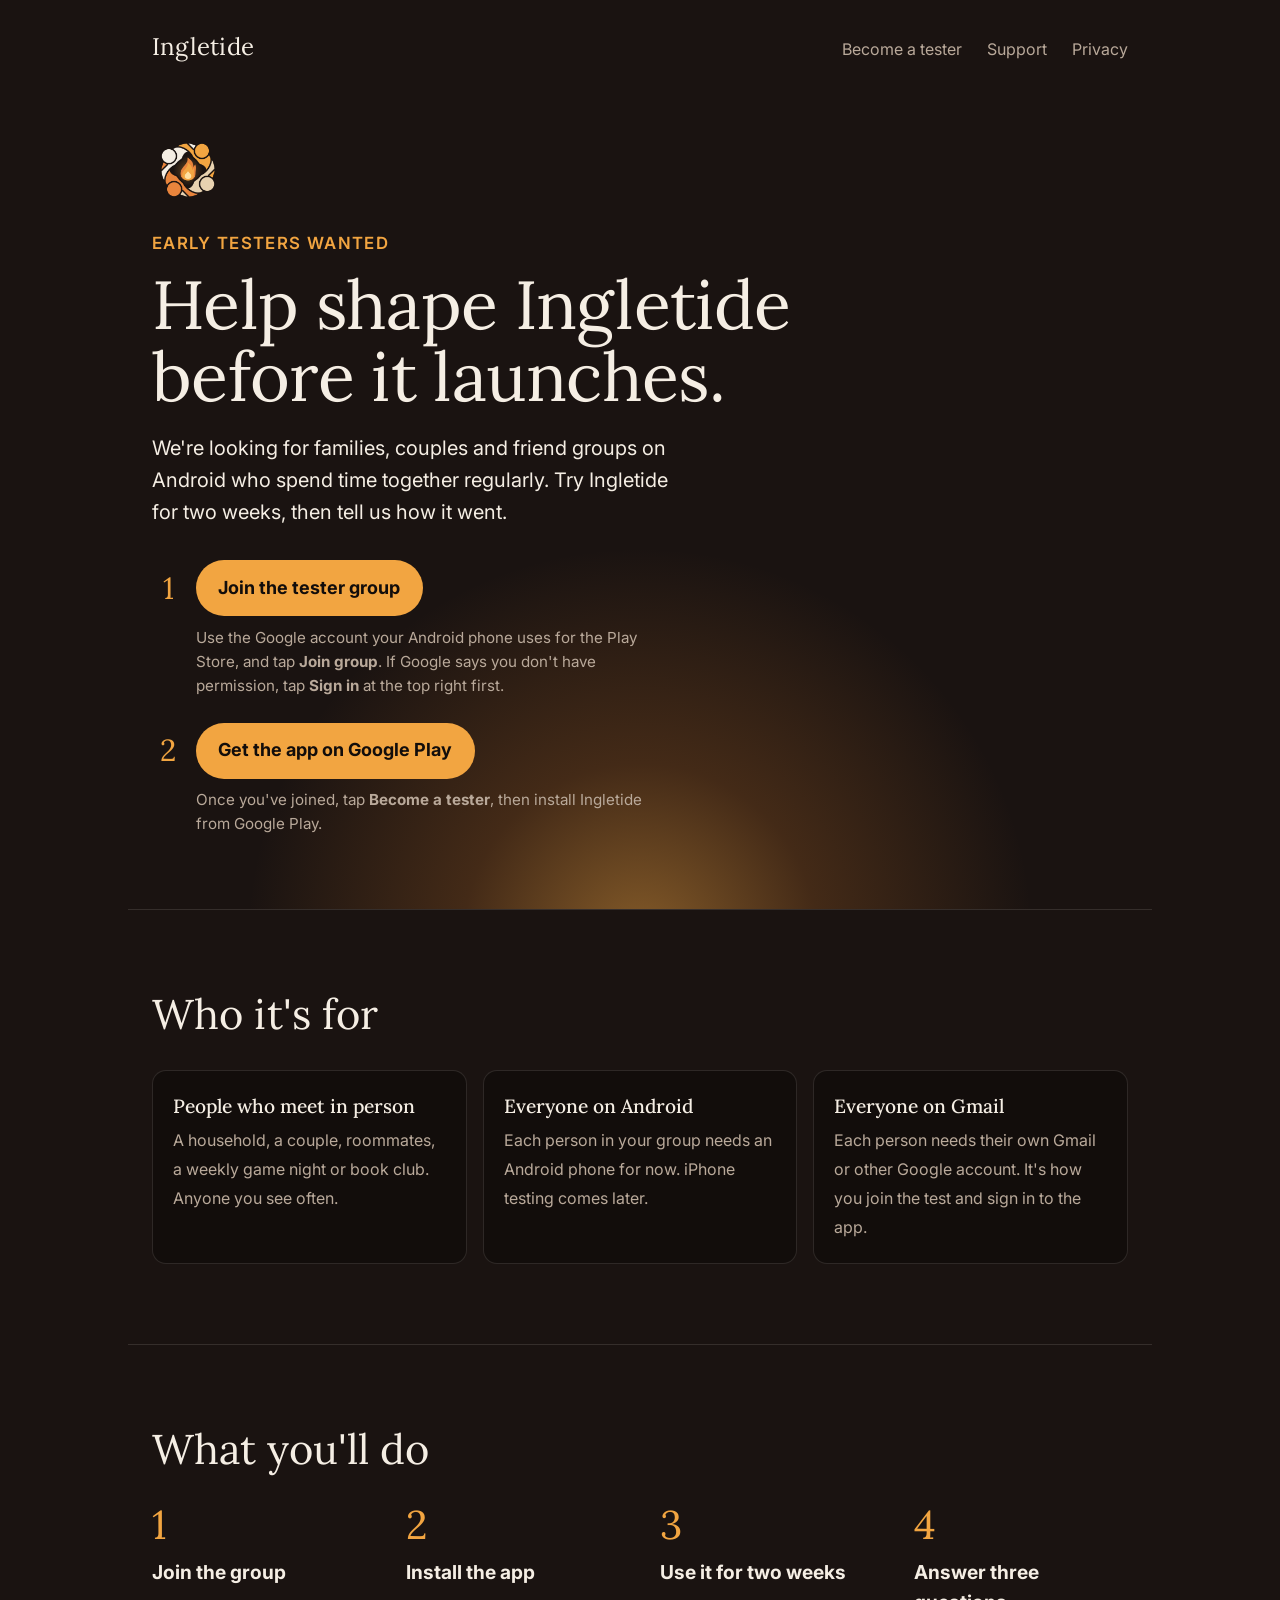
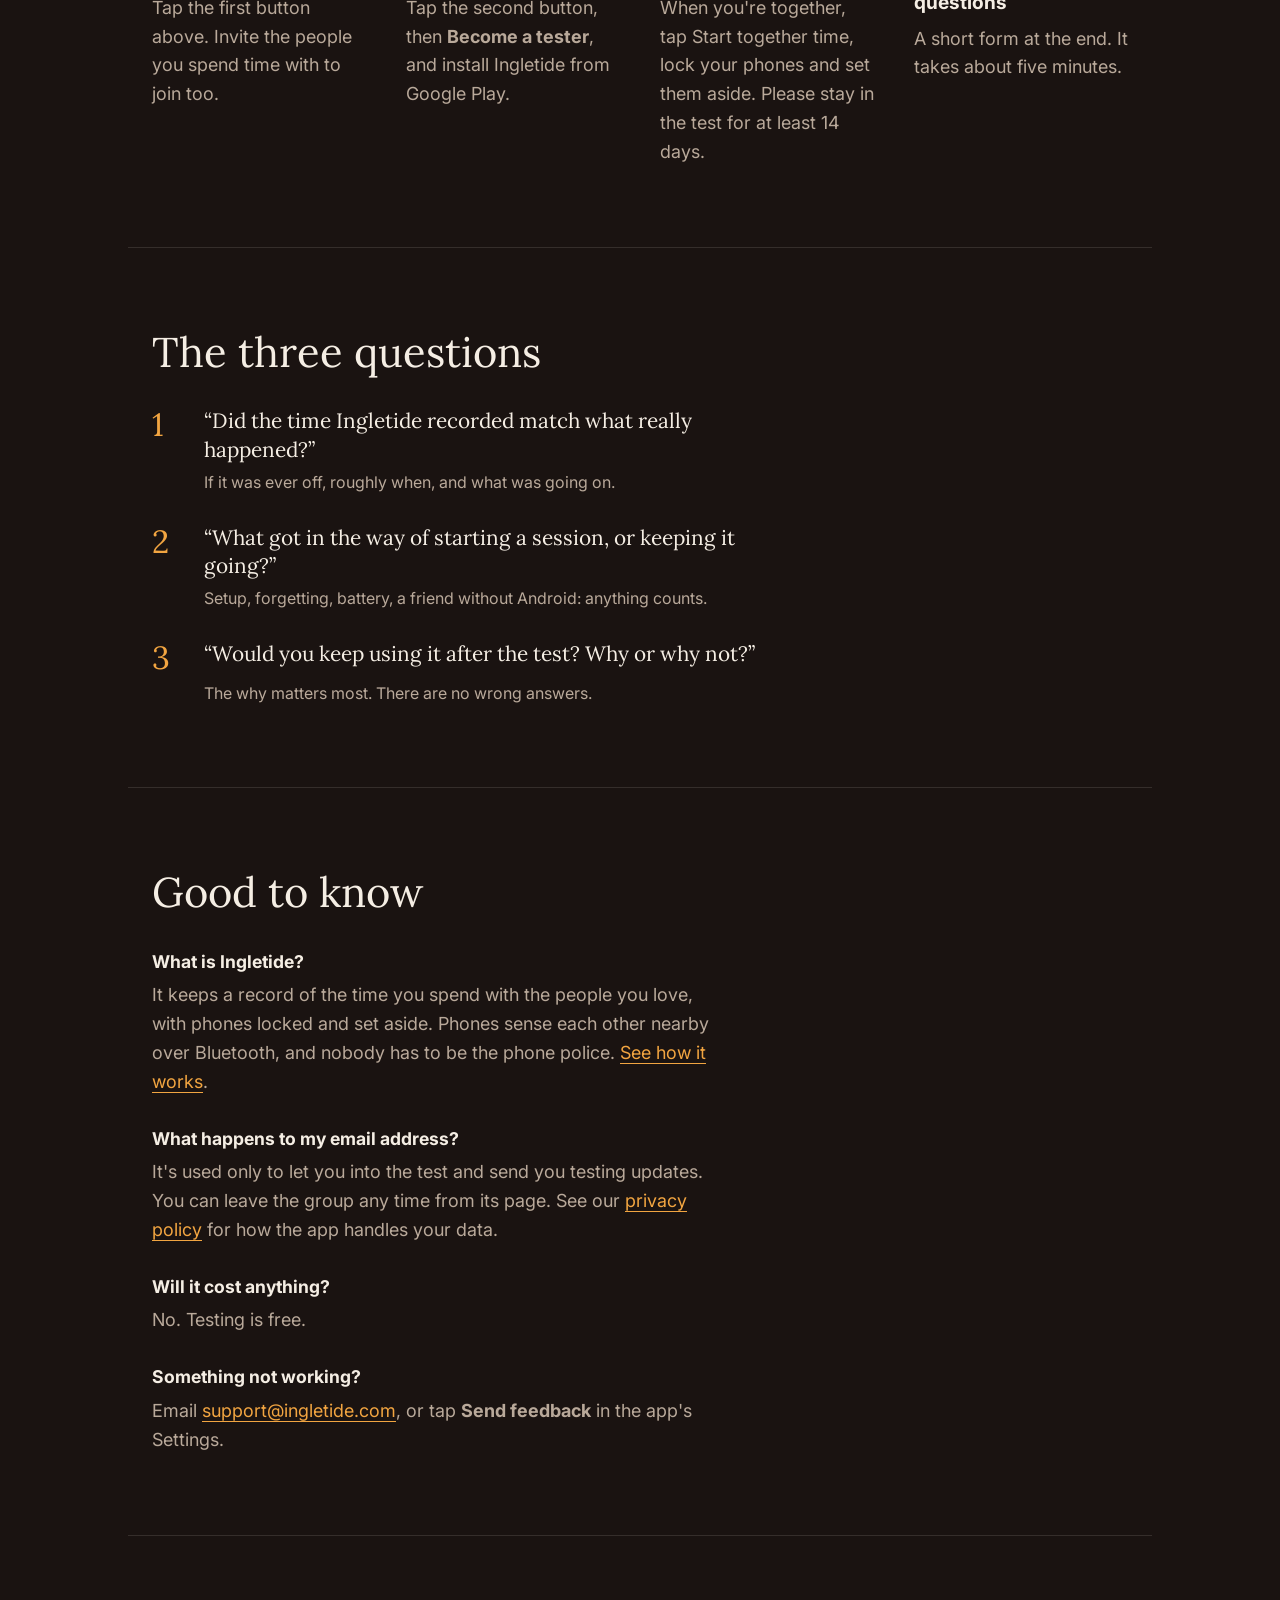
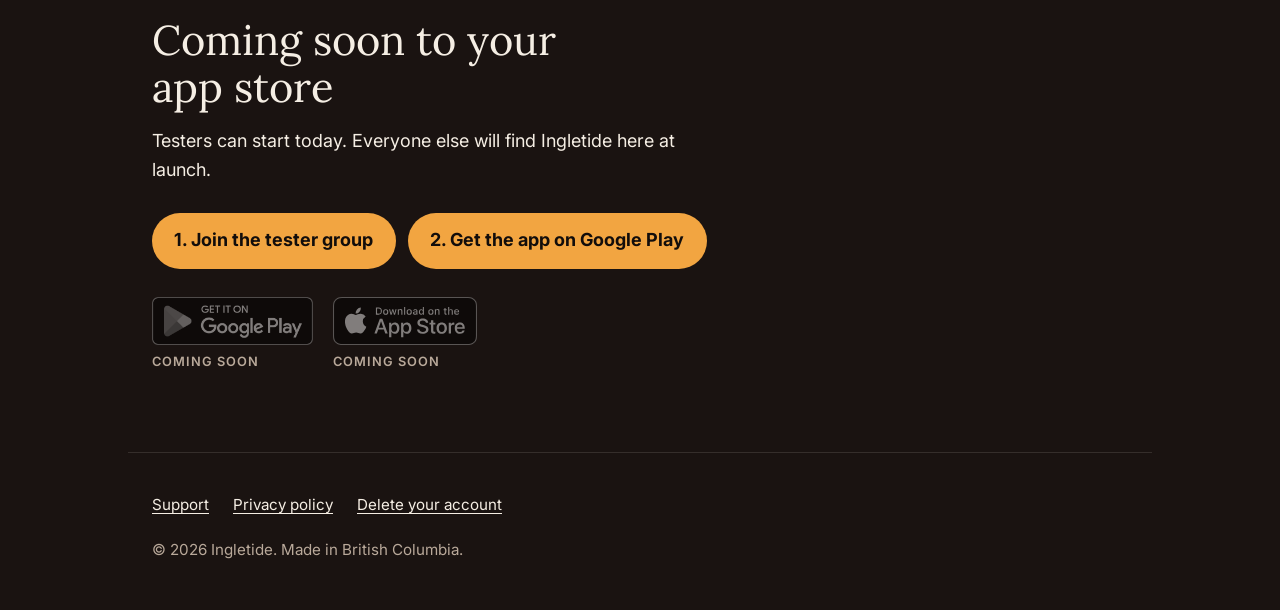
==== beta/index.html @ 7f2c5fae "Tester page: two numbered buttons, join the group then get the app on Google Play Co-Authored-By: Cl" ====
<!DOCTYPE html>
<html lang="en">
<head>
  <meta charset="utf-8">
  <meta name="viewport" content="width=device-width, initial-scale=1">
  <title>Become a tester | Ingletide</title>
  <meta name="description" content="Help shape Ingletide before it launches. We're looking for families, couples and friend groups on Android who spend time together regularly.">
  <meta property="og:title" content="Help shape Ingletide">
  <meta property="og:description" content="Looking for families, couples and friend groups on Android to try Ingletide for two weeks before it launches.">
  <meta property="og:url" content="https://ingletide.com/beta/">
  <meta property="og:type" content="website">
  <meta property="og:image" content="https://ingletide.com/img/og-image.png">
  <meta property="og:image:width" content="1200">
  <meta property="og:image:height" content="630">
  <meta property="og:image:alt" content="The Ingletide logo: people gathered round a small fire">
  <meta name="twitter:card" content="summary_large_image">
  <link rel="canonical" href="https://ingletide.com/beta/">
  <meta name="theme-color" content="#1A1311">
  <link rel="icon" href="/favicon.ico" sizes="any">
  <link rel="icon" href="/img/favicon-32.png" type="image/png">
  <link rel="apple-touch-icon" href="/img/apple-touch-icon.png">
  <link rel="preconnect" href="https://fonts.googleapis.com">
  <link rel="preconnect" href="https://fonts.gstatic.com" crossorigin>
  <link href="https://fonts.googleapis.com/css2?family=Lora:ital,wght@0,400..700;1,400..700&family=Inter:wght@400;500;600;700&display=swap" rel="stylesheet">
  <link rel="stylesheet" href="/styles.css?v=202611192000">
  <!--
    Tester sign-up. The button joins the Google Group ingletide-testers; the
    Play closed test (Alpha track) lists that group, so members can opt in once
    Google approves the track. Styles for this page only are below, so the
    shared styles.css (and its ?v= number) stay untouched.
  -->
  <style>
    .beta-hero { position: relative; padding-top: 2.5rem; padding-bottom: 4.5rem; overflow: hidden; }
    .beta-hero .glow { bottom: -30rem; opacity: 0.7; }
    .beta-hero-in { position: relative; max-width: 40rem; }
    .beta-hero img.mark { width: 4.5rem; height: 4.5rem; border-radius: 22%; display: block; margin-bottom: 1.5rem; }
    .kicker { color: var(--ember); font-size: 1.05rem; font-weight: 600; letter-spacing: 0.08em; text-transform: uppercase; margin: 0 0 0.75rem; }
    .beta-hero h1 { font-family: var(--display); font-weight: 400; font-size: clamp(2.5rem, 6.5vw, 4.25rem); line-height: 1.05; letter-spacing: -0.01em; margin: 0 0 1.25rem; text-wrap: balance; }
    .beta-hero .lede { font-size: 1.25rem; max-width: 34rem; margin: 0 0 2rem; text-wrap: pretty; }
    .cta { list-style: none; counter-reset: c; padding: 0; margin: 0; display: grid; gap: 1.5rem; max-width: 32rem; }
    .cta li { counter-increment: c; display: grid; grid-template-columns: 2rem 1fr; gap: 0.6rem 0.75rem; align-items: center; }
    .cta li::before { content: counter(c); font-family: var(--display); font-size: 1.9rem; line-height: 1; color: var(--ember); text-align: center; }
    .cta .button { justify-self: start; }
    .cta p { grid-column: 2; margin: 0; font-size: 0.95rem; color: var(--smoke); }

    .fit { list-style: none; padding: 0; margin: 0; display: grid; gap: 1rem; grid-template-columns: repeat(auto-fit, minmax(14rem, 1fr)); }
    .fit li { background: var(--coal); border: 1px solid var(--line); border-radius: 14px; padding: 1.25rem 1.25rem 1.35rem; }
    .fit b { display: block; font-family: var(--display); font-weight: 500; font-size: 1.2rem; margin-bottom: 0.3rem; }
    .fit span { color: var(--smoke); font-size: 1rem; }

    .steps { grid-template-columns: 1fr; }
    @media (min-width: 40rem) { .steps { grid-template-columns: repeat(2, 1fr); } }
    @media (min-width: 62rem) { .steps { grid-template-columns: repeat(4, 1fr); } }

    .questions { list-style: none; counter-reset: q; padding: 0; margin: 0; display: grid; gap: 1.75rem; max-width: 40rem; }
    .questions li { counter-increment: q; display: grid; grid-template-columns: 2.5rem 1fr; gap: 0 0.75rem; }
    .questions li::before { content: counter(q); font-family: var(--display); font-size: 2rem; line-height: 1.1; color: var(--ember); }
    .questions q { font-family: var(--display); font-size: 1.3rem; line-height: 1.35; quotes: "\201C" "\201D"; }
    .questions p { grid-column: 2; margin: 0.4rem 0 0; color: var(--smoke); font-size: 1rem; }

    .faq h3 { font-size: 1.1rem; margin: 1.75rem 0 0.35rem; }
    .faq h3:first-child { margin-top: 0; }
    .faq p { margin: 0; color: var(--smoke); }

    .soon { display: flex; flex-wrap: wrap; gap: 1.25rem; margin-top: 1.75rem; }
    .soon figure { margin: 0; display: flex; flex-direction: column; align-items: flex-start; gap: 0.45rem; }
    .soon img { height: 48px; width: auto; display: block; opacity: 0.45; filter: grayscale(1); }
    .soon figcaption { font-size: 0.8rem; font-weight: 600; letter-spacing: 0.08em; text-transform: uppercase; color: var(--smoke); }

    .again { text-align: left; }
    .again h2 { margin-bottom: 1rem; }
    .again p { margin: 0 0 1.75rem; }
    .pair { display: flex; flex-wrap: wrap; gap: 0.75rem; }

    @media (max-width: 36rem) {
      .beta-hero { padding-top: 1rem; }
      .beta-hero .lede { font-size: 1.15rem; }
      .questions li { grid-template-columns: 2rem 1fr; }
      .questions q { font-size: 1.2rem; }
      .soon img { height: 42px; }
    }
  </style>
</head>
<body>
  <header class="site-header wrap">
    <a class="wordmark" href="/">Ingletide</a>
    <nav aria-label="Main">
      <a href="/beta/" aria-current="page">Become a tester</a>
      <a class="hide-xs" href="/support.html">Support</a>
      <a class="hide-xs" href="/privacy.html">Privacy</a>
    </nav>
  </header>

  <main>
    <section class="beta-hero wrap">
      <div class="glow" aria-hidden="true"></div>
      <div class="beta-hero-in">
        <img class="mark" src="/img/icon-512.png" alt="">
        <p class="kicker">Early testers wanted</p>
        <h1>Help shape Ingletide before it launches.</h1>
        <p class="lede">We're looking for families, couples and friend groups on Android who spend time together regularly. Try Ingletide for two weeks, then tell us how it went.</p>
        <ol class="cta">
          <li>
            <a class="button" href="https://groups.google.com/g/ingletide-testers">Join the tester group</a>
            <p>Use the Google account your Android phone uses for the Play Store, and tap <strong>Join group</strong>. If Google says you don't have permission, tap <strong>Sign in</strong> at the top right first.</p>
          </li>
          <li>
            <a class="button" href="https://play.google.com/apps/testing/com.hewncustomdesigns.hearth">Get the app on Google Play</a>
            <p>Once you've joined, tap <strong>Become a tester</strong>, then install Ingletide from Google Play.</p>
          </li>
        </ol>
      </div>
    </section>

    <section class="section wrap">
      <h2>Who it's for</h2>
      <ul class="fit">
        <li><b>People who meet in person</b><span>A household, a couple, roommates, a weekly game night or book club. Anyone you see often.</span></li>
        <li><b>Everyone on Android</b><span>Each person in your group needs an Android phone for now. iPhone testing comes later.</span></li>
        <li><b>Everyone on Gmail</b><span>Each person needs their own Gmail or other Google account. It's how you join the test and sign in to the app.</span></li>
      </ul>
    </section>

    <section class="section wrap">
      <h2>What you'll do</h2>
      <ol class="steps">
        <li><h3>Join the group</h3><p>Tap the first button above. Invite the people you spend time with to join too.</p></li>
        <li><h3>Install the app</h3><p>Tap the second button, then <strong>Become a tester</strong>, and install Ingletide from Google Play.</p></li>
        <li><h3>Use it for two weeks</h3><p>When you're together, tap Start together time, lock your phones and set them aside. Please stay in the test for at least 14 days.</p></li>
        <li><h3>Answer three questions</h3><p>A short form at the end. It takes about five minutes.</p></li>
      </ol>
    </section>

    <section class="section wrap">
      <h2>The three questions</h2>
      <ol class="questions">
        <li><q>Did the time Ingletide recorded match what really happened?</q><p>If it was ever off, roughly when, and what was going on.</p></li>
        <li><q>What got in the way of starting a session, or keeping it going?</q><p>Setup, forgetting, battery, a friend without Android: anything counts.</p></li>
        <li><q>Would you keep using it after the test? Why or why not?</q><p>The why matters most. There are no wrong answers.</p></li>
      </ol>
    </section>

    <section class="section wrap">
      <h2>Good to know</h2>
      <div class="faq">
        <h3>What is Ingletide?</h3>
        <p>It keeps a record of the time you spend with the people you love, with phones locked and set aside. Phones sense each other nearby over Bluetooth, and nobody has to be the phone police. <a href="/">See how it works</a>.</p>
        <h3>What happens to my email address?</h3>
        <p>It's used only to let you into the test and send you testing updates. You can leave the group any time from its page. See our <a href="/privacy.html">privacy policy</a> for how the app handles your data.</p>
        <h3>Will it cost anything?</h3>
        <p>No. Testing is free.</p>
        <h3>Something not working?</h3>
        <p>Email <a href="mailto:support@ingletide.com">support@ingletide.com</a>, or tap <strong>Send feedback</strong> in the app's Settings.</p>
      </div>
    </section>

    <section class="section wrap again">
      <h2>Coming soon to your app store</h2>
      <p>Testers can start today. Everyone else will find Ingletide here at launch.</p>
      <div class="pair">
        <a class="button" href="https://groups.google.com/g/ingletide-testers">1. Join the tester group</a>
        <a class="button" href="https://play.google.com/apps/testing/com.hewncustomdesigns.hearth">2. Get the app on Google Play</a>
      </div>
      <div class="soon">
        <figure><img src="/img/badges/google-play.png" alt="Google Play" width="564" height="168"><figcaption>Coming soon</figcaption></figure>
        <figure><img src="/img/badges/app-store.svg" alt="App Store" width="120" height="40"><figcaption>Coming soon</figcaption></figure>
      </div>
    </section>
  </main>

  <footer class="site-footer wrap">
    <ul>
      <li><a href="/support.html">Support</a></li>
      <li><a href="/privacy.html">Privacy policy</a></li>
      <li><a href="/delete-account.html">Delete your account</a></li>
    </ul>
    <p>&copy; 2026 Ingletide. Made in British Columbia.</p>
  </footer>
</body>
</html>
---- styles.css ----
/* Ingletide: support, privacy and link pages (the home page has its own home.css) */
:root {
  --dusk: #1A1311;      /* page background: firelit brown, as in the app */
  --coal: #120D0B;      /* deepest shadow */
  --ash: #F5EEE4;       /* text */
  --smoke: #B9A99A;     /* secondary text */
  --ember: #F2A541;     /* Present orange, the one warm light */
  --ember-deep: #E8843C;
  --line: rgba(245, 238, 228, 0.12);

  --display: "Lora", Georgia, serif;
  --body: "Inter", system-ui, -apple-system, "Segoe UI", Roboto, sans-serif;

  --measure: 36rem;
}

* { box-sizing: border-box; }

html { -webkit-text-size-adjust: 100%; }

body {
  margin: 0;
  background: var(--dusk);
  color: var(--ash);
  font-family: var(--body);
  font-size: 1.125rem;
  line-height: 1.6;
}

a { color: var(--ember); text-underline-offset: 0.2em; }
a:hover { color: #ffc674; }
a:focus-visible, .button:focus-visible {
  outline: 3px solid var(--ember);
  outline-offset: 3px;
  border-radius: 4px;
}

.wrap {
  max-width: 64rem;
  margin: 0 auto;
  padding: 0 1.5rem;
}

/* Header */
.site-header {
  display: flex;
  justify-content: space-between;
  align-items: baseline;
  padding-top: 1.75rem;
  padding-bottom: 1.75rem;
}
.wordmark {
  font-family: var(--display);
  font-size: 1.5rem;
  color: var(--ash);
  text-decoration: none;
  letter-spacing: 0.01em;
}
.wordmark:hover { color: var(--ash); }
.site-header nav a {
  color: var(--smoke);
  text-decoration: none;
  margin-left: 1.25rem;
  font-size: 1rem;
}
.site-header nav a:hover { color: var(--ash); }

/* Hero: the hearth */
.hearth {
  position: relative;
  min-height: 78vh;
  display: grid;
  align-items: end;
  padding-bottom: 5rem;
  overflow: hidden;
}
.glow {
  position: absolute;
  left: 50%;
  bottom: -22rem;
  width: 56rem;
  height: 56rem;
  transform: translateX(-50%);
  border-radius: 50%;
  background: radial-gradient(circle at 50% 50%,
    rgba(242, 165, 65, 0.7) 0%,
    rgba(200, 116, 42, 0.34) 28%,
    rgba(26, 19, 17, 0) 62%);
  animation: breathe 7s ease-in-out infinite;
  pointer-events: none;
}
@keyframes breathe {
  0%, 100% { opacity: 0.85; transform: translateX(-50%) scale(1); }
  50%      { opacity: 1;    transform: translateX(-50%) scale(1.04); }
}
@media (prefers-reduced-motion: reduce) {
  .glow { animation: none; }
}

.hearth-text { position: relative; max-width: 44rem; }
.hearth h1 {
  font-family: var(--display);
  font-weight: 400;
  font-size: clamp(2.75rem, 7vw, 5.25rem);
  line-height: 1.04;
  margin: 0 0 1.5rem;
  letter-spacing: -0.01em;
  text-wrap: balance;
}
.hearth .lede {
  font-size: 1.3rem;
  color: var(--ash);
  max-width: 32rem;
  margin: 0 0 2rem;
}

.button {
  display: inline-block;
  background: var(--ember);
  color: var(--coal);
  font-weight: 700;
  text-decoration: none;
  padding: 0.85rem 1.4rem;
  border-radius: 999px;
}
.button:hover { background: #ffc674; color: var(--coal); }
.note {
  display: block;
  margin-top: 0.9rem;
  font-size: 0.95rem;
  color: var(--smoke);
}

/* Sections */
.section {
  padding-top: 5rem;
  padding-bottom: 5rem;
  border-top: 1px solid var(--line);
}
.section h2 {
  font-family: var(--display);
  font-weight: 400;
  font-size: clamp(1.9rem, 4vw, 2.6rem);
  line-height: 1.15;
  margin: 0 0 2rem;
  max-width: 30rem;
}
.section p { max-width: var(--measure); }

/* How it works: a real sequence */
.steps {
  list-style: none;
  counter-reset: step;
  padding: 0;
  margin: 0;
  display: grid;
  gap: 2.5rem;
  grid-template-columns: repeat(auto-fit, minmax(15rem, 1fr));
}
.steps li { counter-increment: step; }
.steps li::before {
  content: counter(step);
  display: block;
  font-family: var(--display);
  font-size: 2.5rem;
  color: var(--ember);
  line-height: 1;
  margin-bottom: 0.75rem;
}
.steps h3 {
  font-size: 1.2rem;
  margin: 0 0 0.4rem;
}
.steps p { margin: 0; color: var(--smoke); }

/* The word */
.word {
  display: grid;
  gap: 2rem 4rem;
  grid-template-columns: 1fr;
}
@media (min-width: 48rem) {
  .word { grid-template-columns: 1fr 1.2fr; align-items: start; }
}
.word dl { margin: 0; }
.word dt {
  font-family: var(--display);
  font-size: 2rem;
  color: var(--ember);
  margin-top: 1.25rem;
}
.word dt:first-child { margin-top: 0; }
.word dd { margin: 0.25rem 0 0; color: var(--smoke); max-width: 26rem; }
blockquote {
  margin: 1.5rem 0 0;
  padding-left: 1.25rem;
  border-left: 2px solid var(--ember-deep);
  font-family: var(--display);
  font-size: 1.25rem;
  color: var(--ash);
}
blockquote cite {
  display: block;
  margin-top: 0.5rem;
  font-family: var(--body);
  font-style: normal;
  font-size: 0.95rem;
  color: var(--smoke);
}

/* Footer */
.site-footer {
  border-top: 1px solid var(--line);
  padding-top: 2.5rem;
  padding-bottom: 3rem;
  color: var(--smoke);
  font-size: 0.95rem;
}
.site-footer ul {
  list-style: none;
  padding: 0;
  margin: 0 0 1.25rem;
  display: flex;
  flex-wrap: wrap;
  gap: 0.5rem 1.5rem;
}
.site-footer a { color: var(--ash); }
.site-footer p { margin: 0; }

/* Plain document pages: privacy, deletion, support */
.doc {
  max-width: 42rem;
  padding-top: 2rem;
  padding-bottom: 5rem;
}
.doc h1 {
  font-family: var(--display);
  font-weight: 400;
  font-size: clamp(2.25rem, 5vw, 3.25rem);
  line-height: 1.1;
  margin: 1rem 0 0.75rem;
}
.doc .updated { color: var(--smoke); margin: 0 0 2.5rem; }
.doc h2 {
  font-family: var(--display);
  font-weight: 400;
  font-size: 1.6rem;
  margin: 2.75rem 0 0.75rem;
}
.doc h3 { font-size: 1.15rem; margin: 1.75rem 0 0.5rem; }
.doc li { margin-bottom: 0.5rem; }
.doc table {
  width: 100%;
  border-collapse: collapse;
  margin: 1rem 0;
  font-size: 1rem;
}
.doc th, .doc td {
  text-align: left;
  vertical-align: top;
  padding: 0.7rem 0.75rem 0.7rem 0;
  border-bottom: 1px solid var(--line);
}
.doc th { color: var(--smoke); font-weight: 700; }
.callout {
  background: var(--coal);
  border-left: 3px solid var(--ember);
  padding: 1.1rem 1.25rem;
  margin: 1.5rem 0;
  border-radius: 0 6px 6px 0;
}
.callout p { margin: 0; }
.callout p + p { margin-top: 0.6rem; }

@media (max-width: 36rem) {
  .site-header nav .hide-xs { display: none; }
  body { font-size: 1.0625rem; }
  .site-header nav a { margin-left: 0.9rem; }
  .hearth { min-height: 70vh; padding-bottom: 3.5rem; }
  .glow { width: 36rem; height: 36rem; bottom: -15rem; }
  .doc table, .doc thead, .doc tbody, .doc tr, .doc th, .doc td { display: block; }
  .doc thead { display: none; }
  .doc td { border-bottom: none; padding: 0.15rem 0; }
  .doc tr { border-bottom: 1px solid var(--line); padding: 0.75rem 0; }
  .doc td:first-child { font-weight: 700; }
}

/* Link pages: invite and join (open the app, or the store) */
.handoff {
  max-width: 26rem;
  margin: 0 auto;
  padding: 2rem 0 5rem;
  text-align: center;
  display: flex;
  flex-direction: column;
  gap: 1.1rem;
}
.handoff img { width: 6.5rem; height: 6.5rem; align-self: center; border-radius: 22%; }
.handoff h1 {
  font-family: var(--display);
  font-weight: 400;
  font-size: clamp(2rem, 7vw, 2.6rem);
  line-height: 1.1;
  margin: 0.5rem 0 0;
  text-wrap: balance;
}
.handoff p { margin: 0; color: var(--smoke); }
.handoff .button { display: block; padding: 1rem 1.4rem; }
.button-quiet {
  display: block;
  padding: 0.85rem 1.4rem;
  border: 1px solid var(--line);
  border-radius: 999px;
  color: var(--ash);
  text-decoration: none;
  font-weight: 700;
}
.button-quiet:hover { border-color: var(--ember); color: var(--ash); }
.handoff .small { font-size: 0.95rem; }
.hidden { display: none !important; }
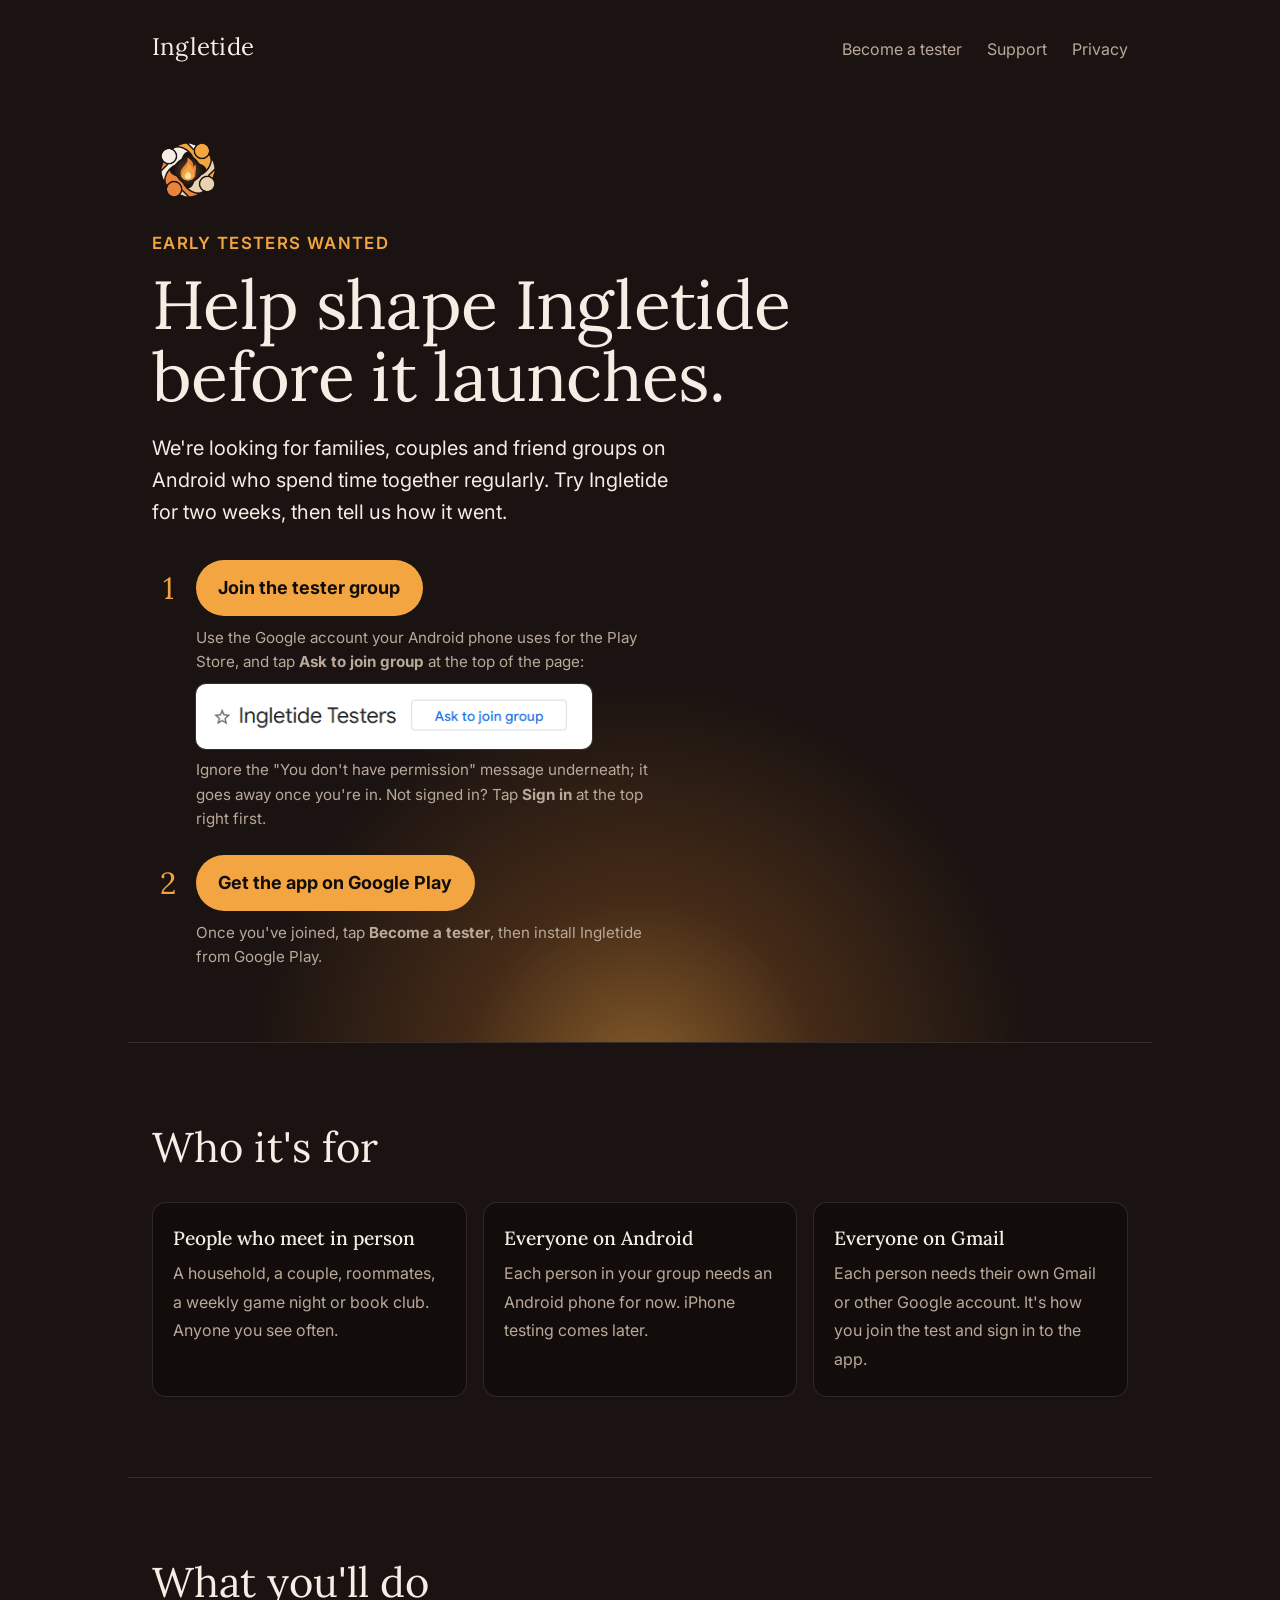
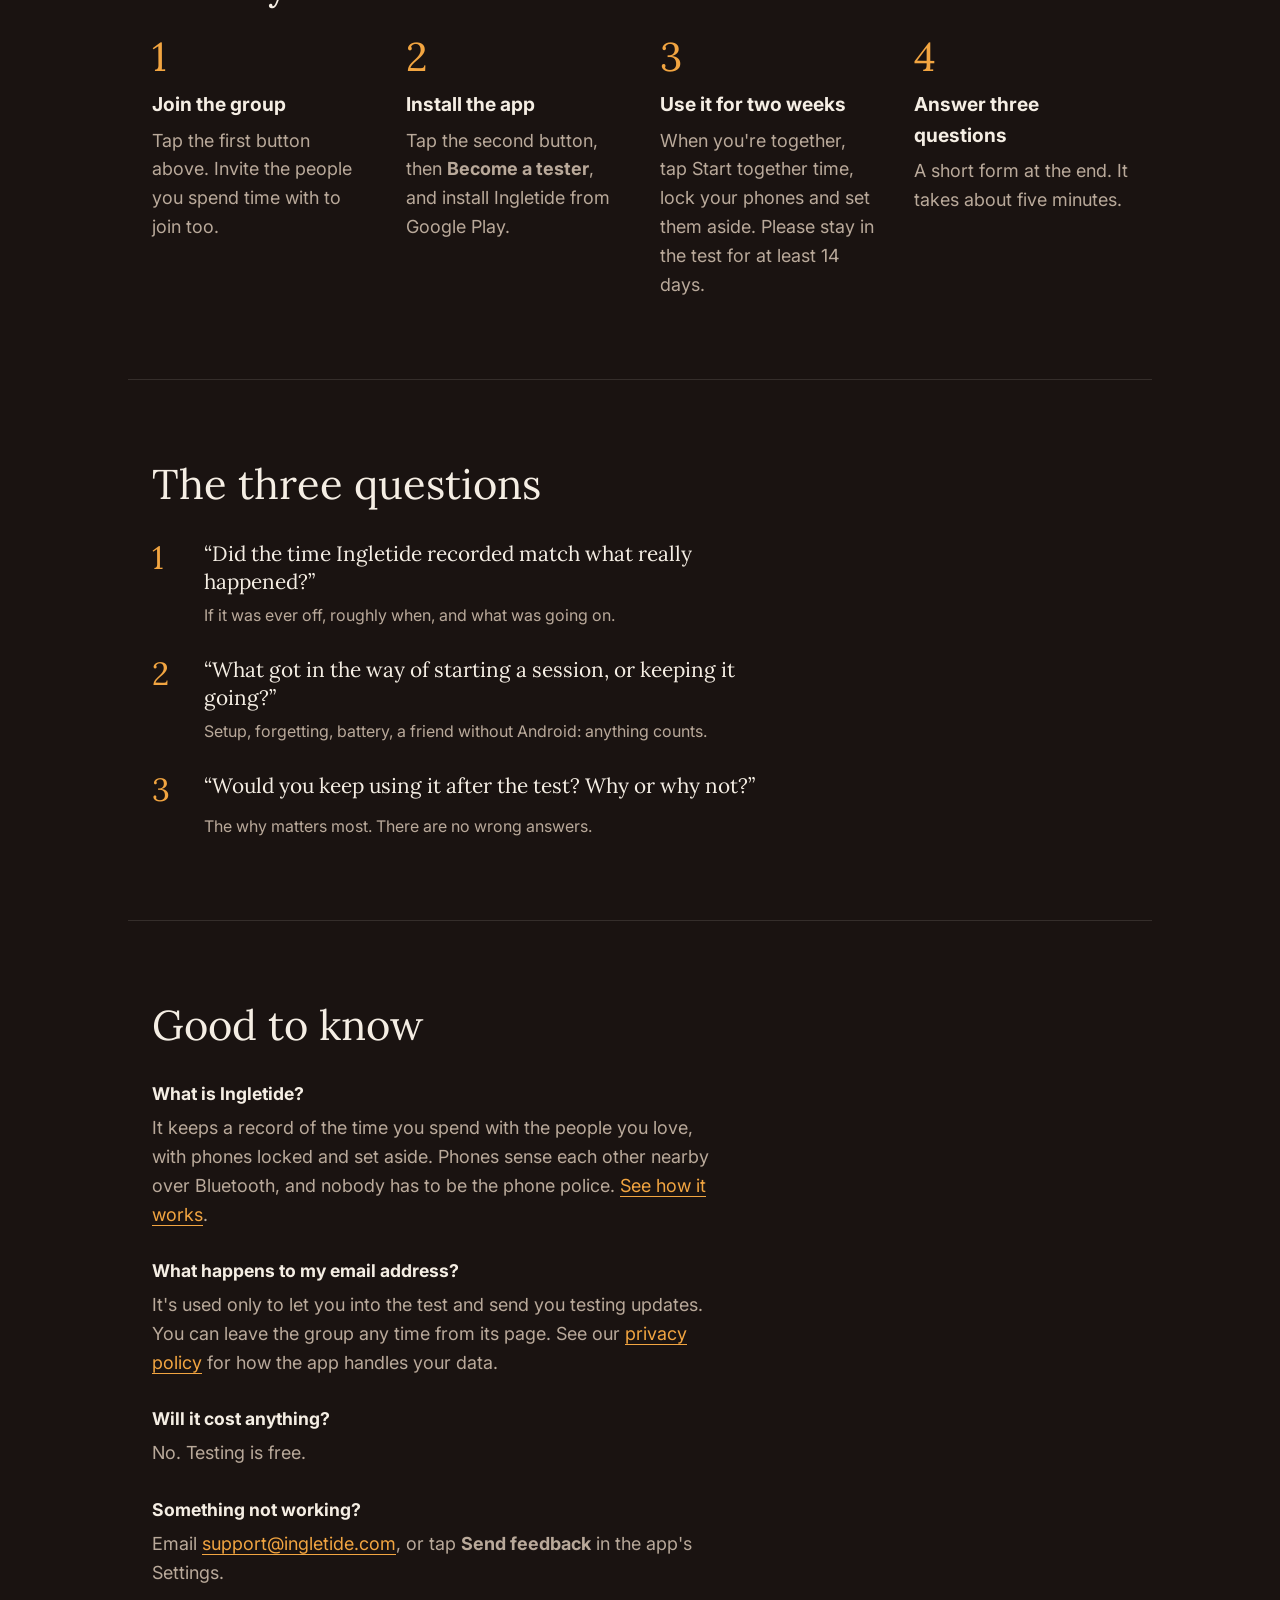
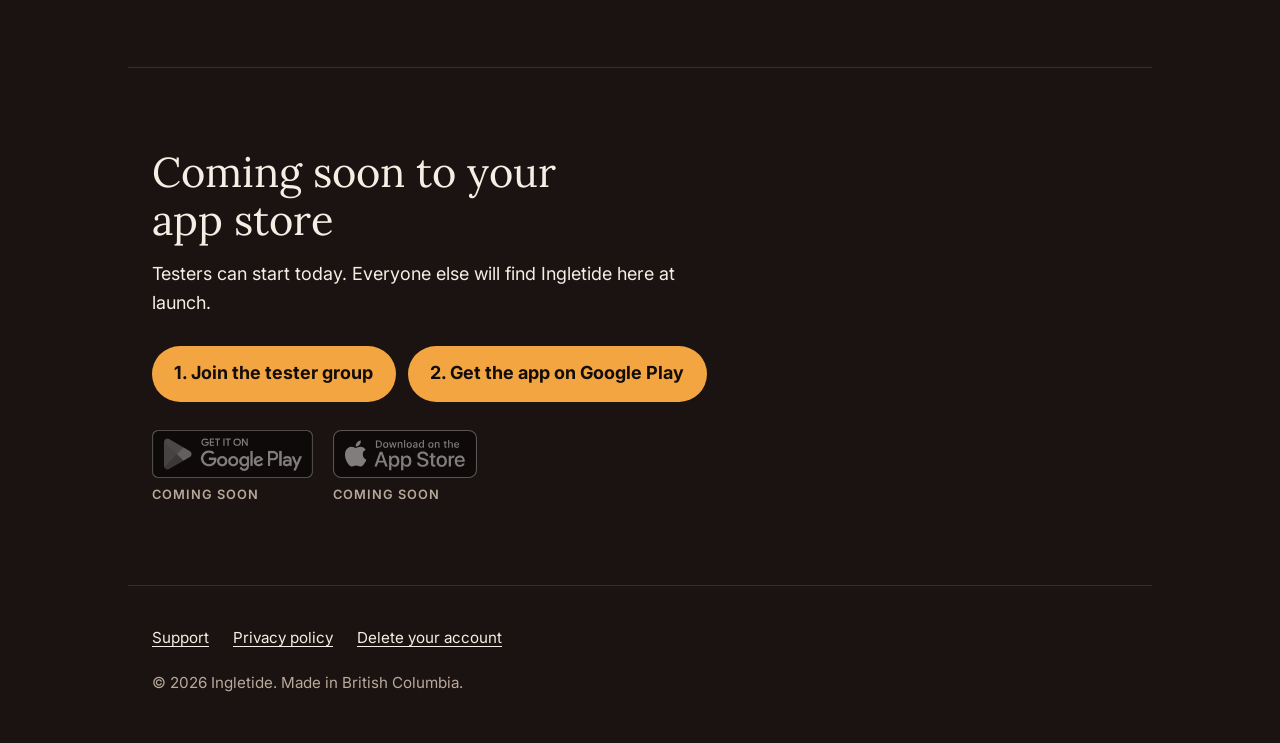
==== commit f57e410d: "Tester page: screenshot of the Ask to join group button under step 1 Co-Authored-By: Claude Opus 5.5" ====
--- a/beta/index.html
+++ b/beta/index.html
@@ -42,6 +42,7 @@
     .cta li::before { content: counter(c); font-family: var(--display); font-size: 1.9rem; line-height: 1; color: var(--ember); text-align: center; }
     .cta .button { justify-self: start; }
     .cta p { grid-column: 2; margin: 0; font-size: 0.95rem; color: var(--smoke); }
+    .cta .shot { grid-column: 2; justify-self: start; max-width: 100%; height: auto; background: #fff; border-radius: 10px; padding: 0.35rem 0.5rem; box-shadow: 0 0 0 1px var(--line); }
 
     .fit { list-style: none; padding: 0; margin: 0; display: grid; gap: 1rem; grid-template-columns: repeat(auto-fit, minmax(14rem, 1fr)); }
     .fit li { background: var(--coal); border: 1px solid var(--line); border-radius: 14px; padding: 1.25rem 1.25rem 1.35rem; }
@@ -102,7 +103,9 @@
         <ol class="cta">
           <li>
             <a class="button" href="https://groups.google.com/g/ingletide-testers">Join the tester group</a>
-            <p>Use the Google account your Android phone uses for the Play Store, and tap <strong>Join group</strong>. If Google says you don't have permission, tap <strong>Sign in</strong> at the top right first.</p>
+            <p>Use the Google account your Android phone uses for the Play Store, and tap <strong>Ask to join group</strong> at the top of the page:</p>
+            <img class="shot" src="/img/join-group.png" width="396" height="56" alt="The Ingletide Testers group page, with the Ask to join group button beside the group name">
+            <p>Ignore the "You don't have permission" message underneath; it goes away once you're in. Not signed in? Tap <strong>Sign in</strong> at the top right first.</p>
           </li>
           <li>
             <a class="button" href="https://play.google.com/apps/testing/com.hewncustomdesigns.hearth">Get the app on Google Play</a>
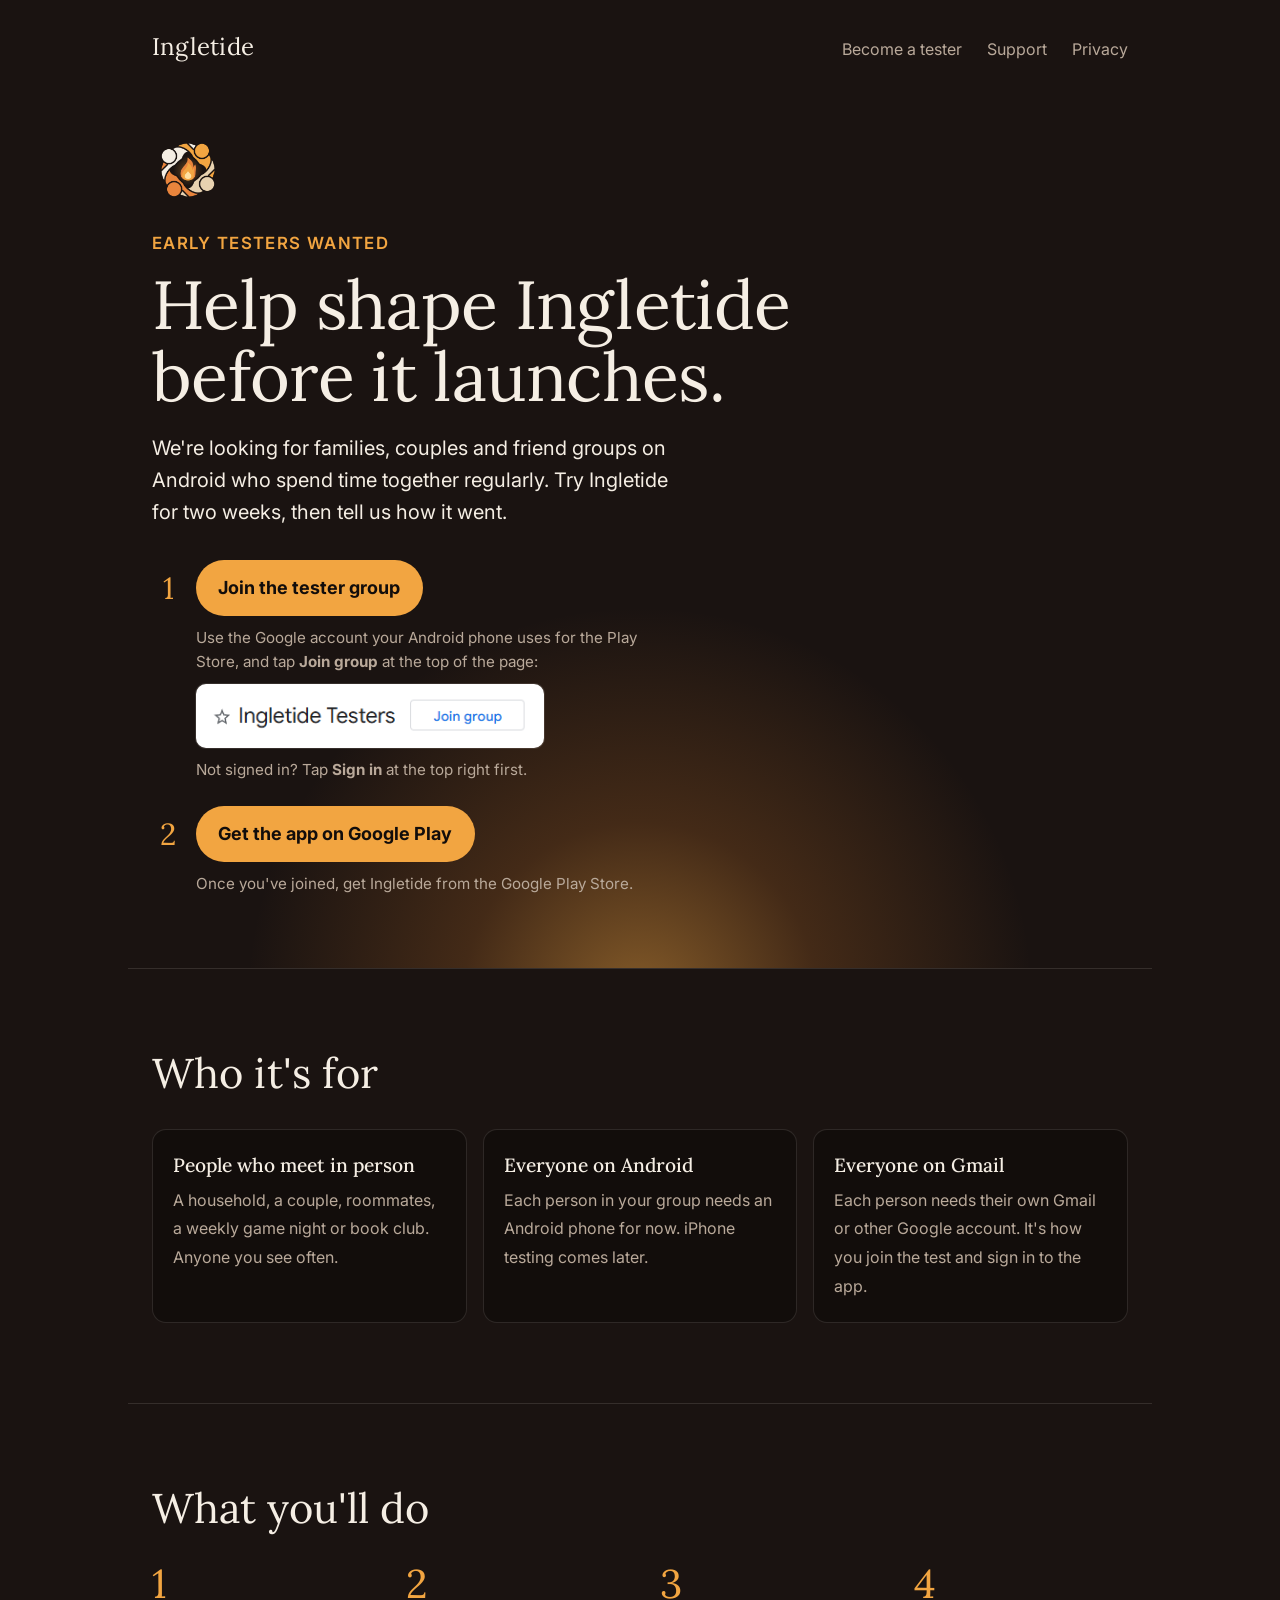
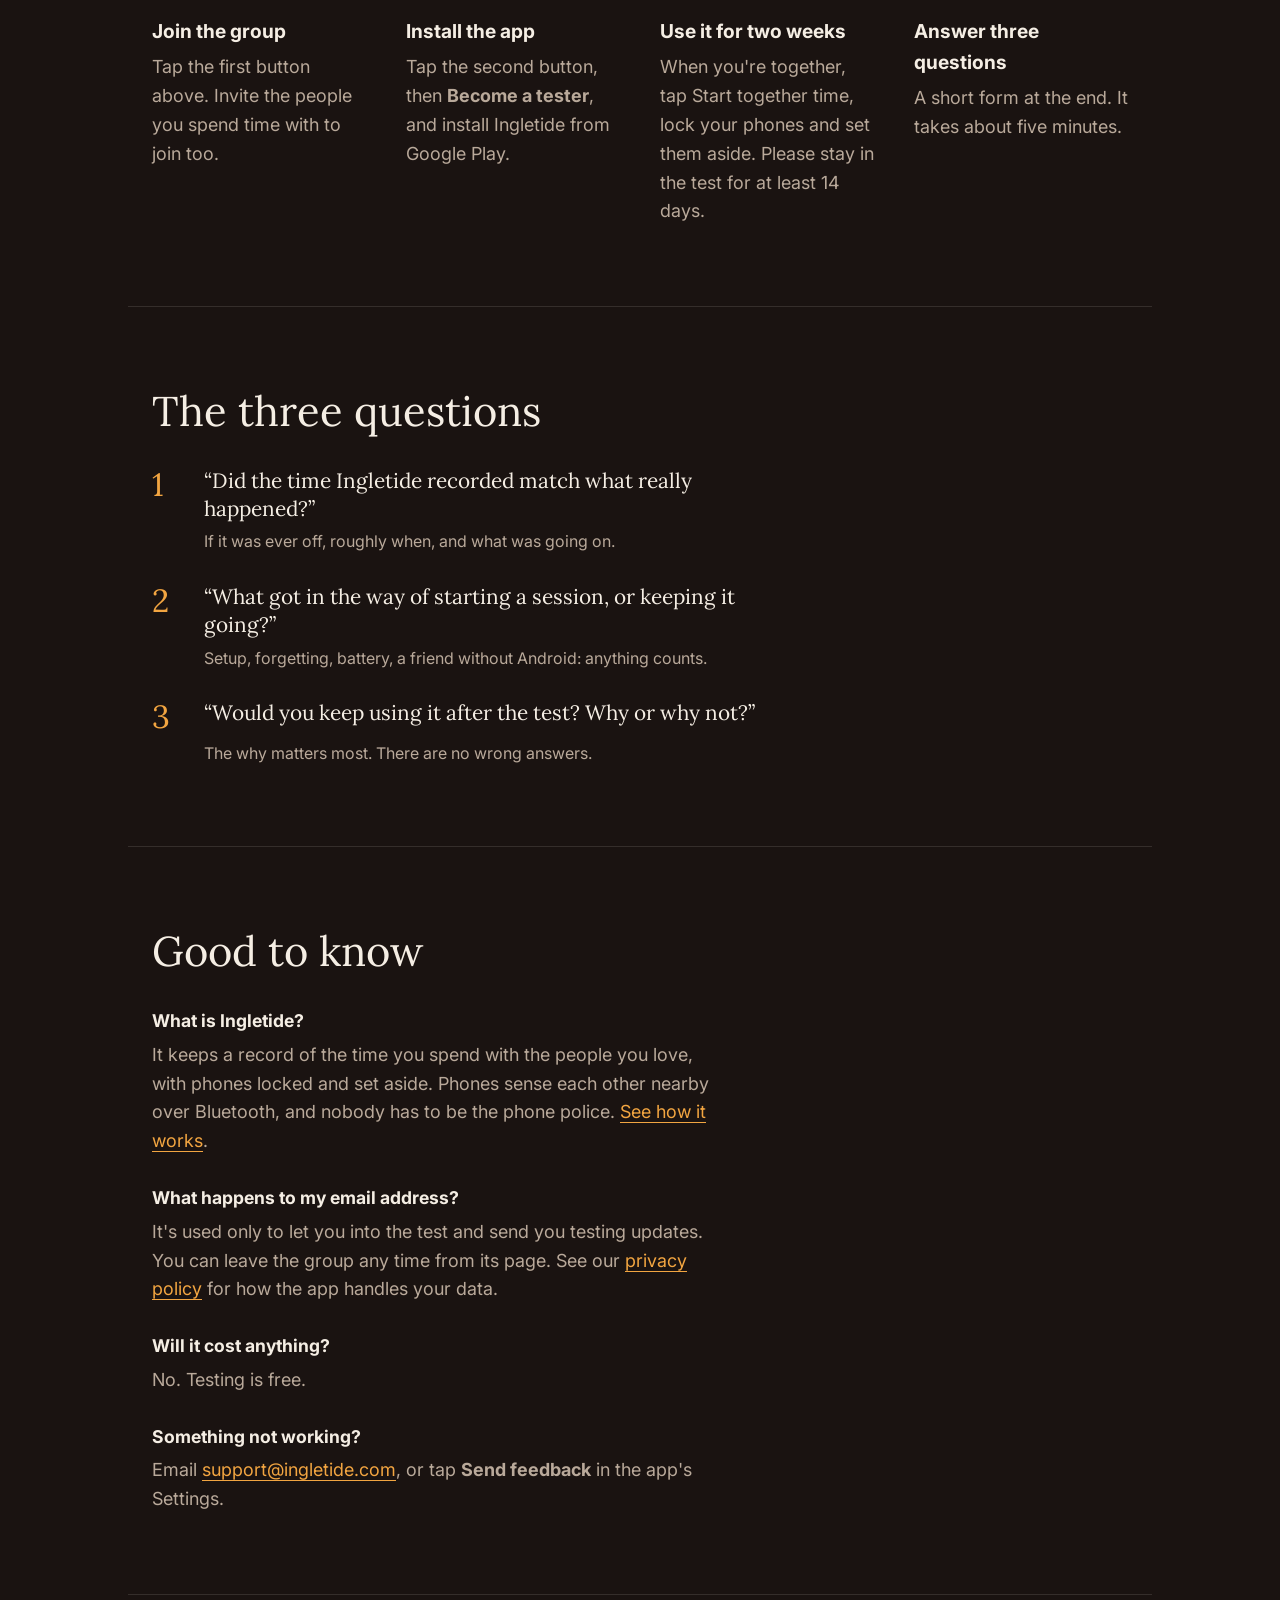
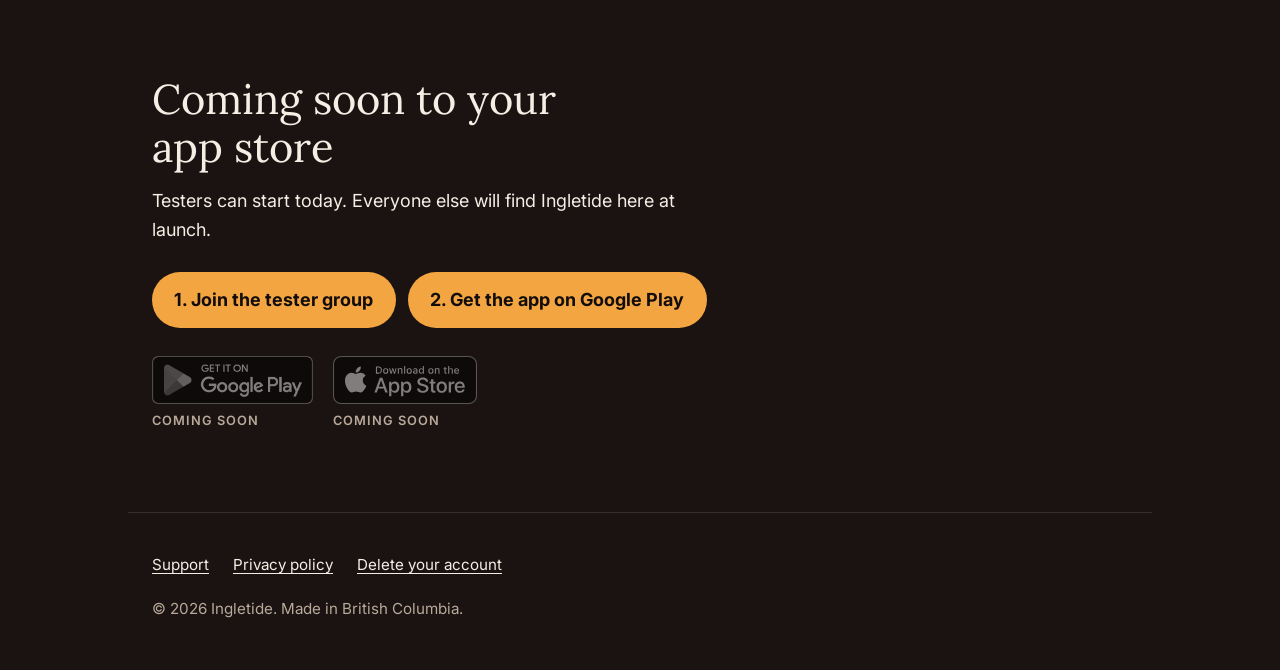
==== commit 4e7a000d: "Tester page: group is open to join; new Join group screenshot, simpler step text Co-Authored-By: Cla" ====
--- a/beta/index.html
+++ b/beta/index.html
@@ -103,13 +103,13 @@
         <ol class="cta">
           <li>
             <a class="button" href="https://groups.google.com/g/ingletide-testers">Join the tester group</a>
-            <p>Use the Google account your Android phone uses for the Play Store, and tap <strong>Ask to join group</strong> at the top of the page:</p>
-            <img class="shot" src="/img/join-group.png" width="396" height="56" alt="The Ingletide Testers group page, with the Ask to join group button beside the group name">
-            <p>Ignore the "You don't have permission" message underneath; it goes away once you're in. Not signed in? Tap <strong>Sign in</strong> at the top right first.</p>
+            <p>Use the Google account your Android phone uses for the Play Store, and tap <strong>Join group</strong> at the top of the page:</p>
+            <img class="shot" src="/img/join-group.png?v=2" width="348" height="56" alt="The Ingletide Testers group page, with the Join group button beside the group name">
+            <p>Not signed in? Tap <strong>Sign in</strong> at the top right first.</p>
           </li>
           <li>
             <a class="button" href="https://play.google.com/apps/testing/com.hewncustomdesigns.hearth">Get the app on Google Play</a>
-            <p>Once you've joined, tap <strong>Become a tester</strong>, then install Ingletide from Google Play.</p>
+            <p>Once you've joined, get Ingletide from the Google Play Store.</p>
           </li>
         </ol>
       </div>
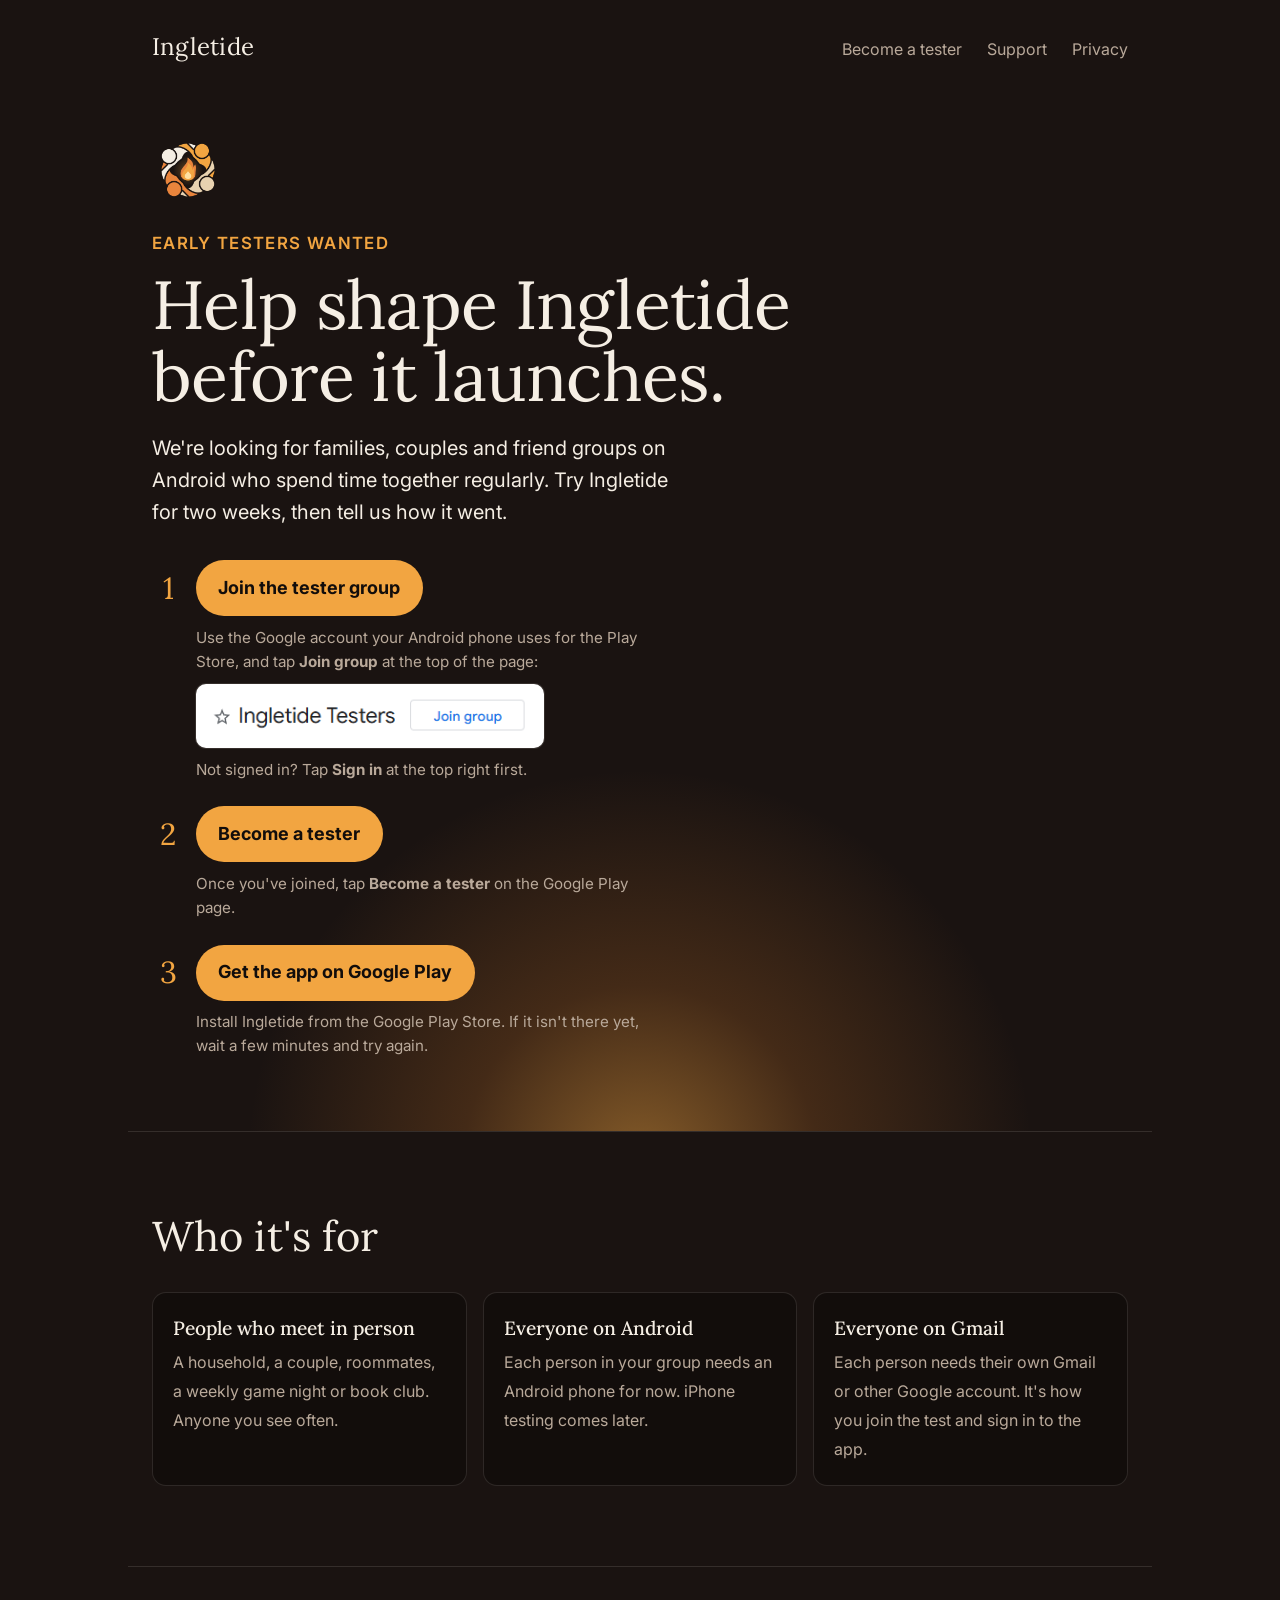
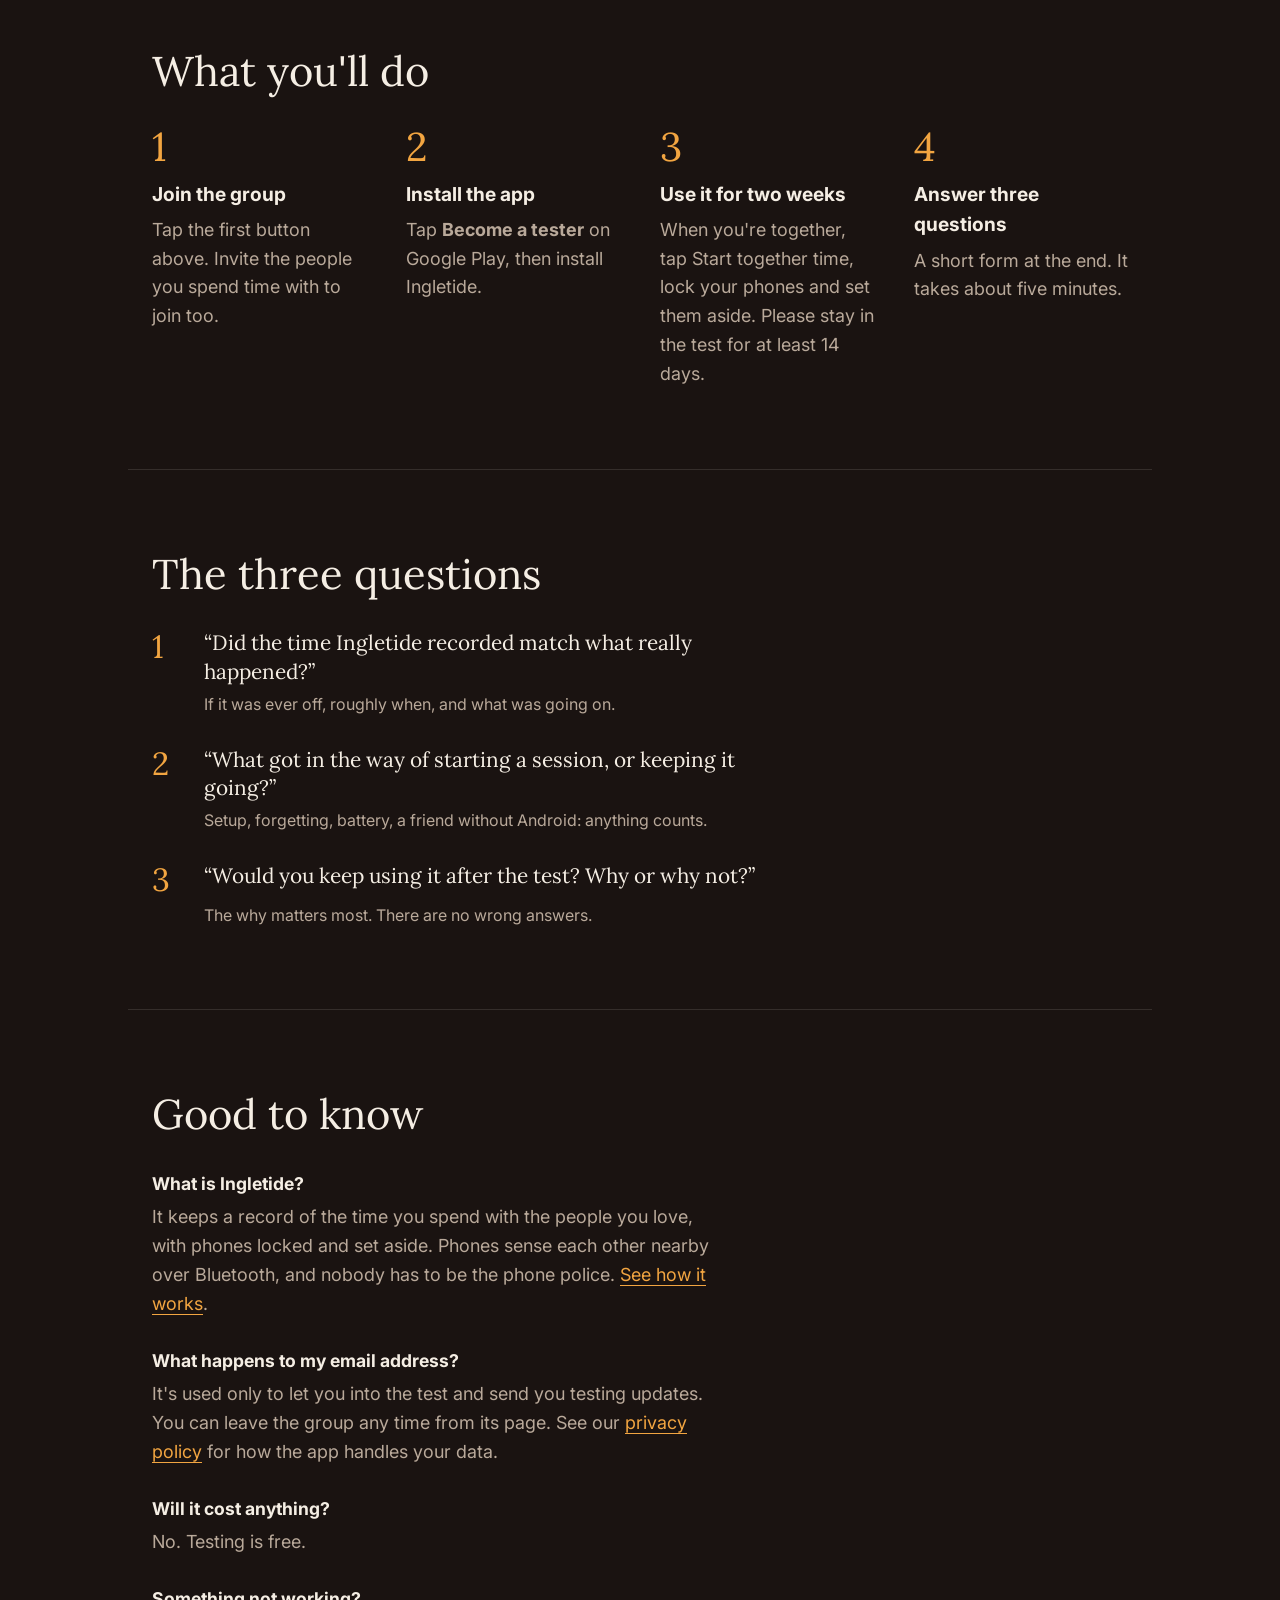
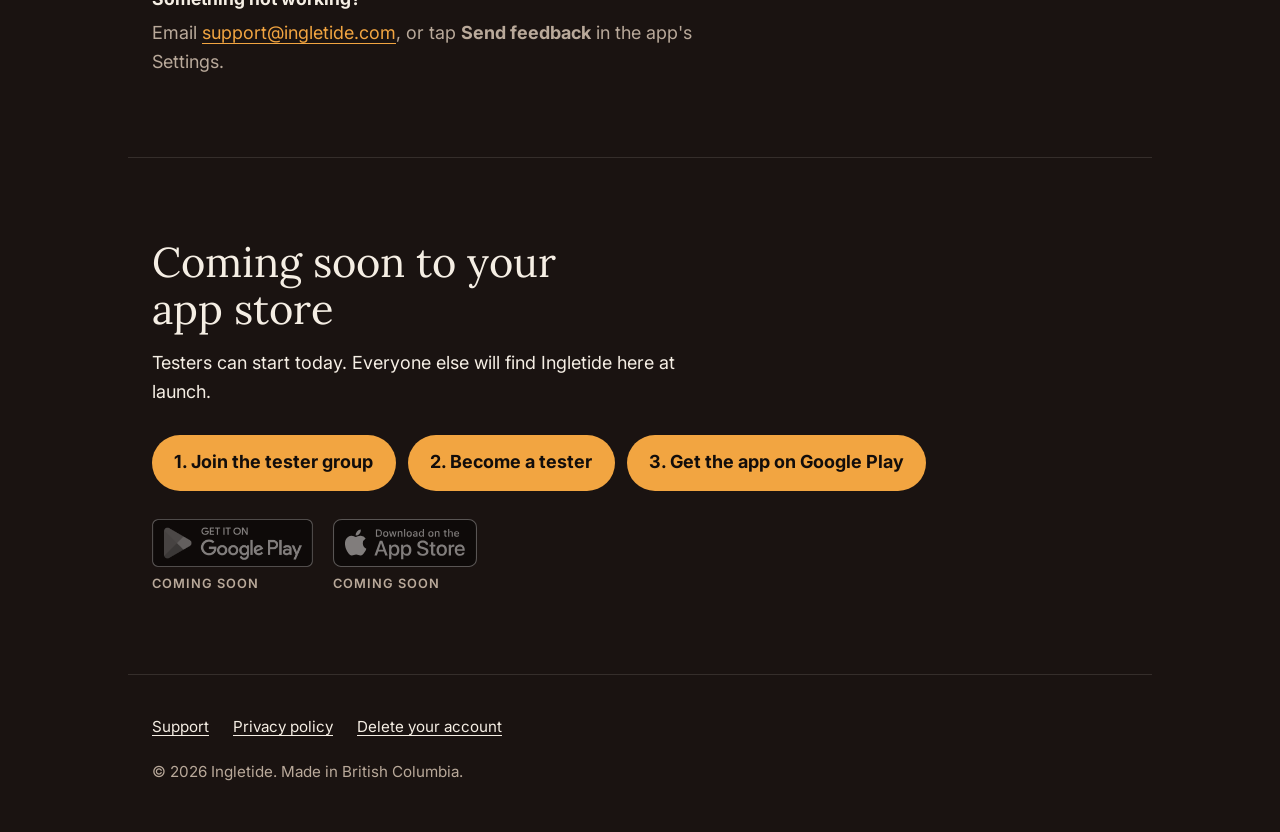
==== commit 0342c64d: "Tester page: three steps, join the group, become a tester, get the app Co-Authored-By: Claude Opus 5" ====
--- a/beta/index.html
+++ b/beta/index.html
@@ -108,8 +108,12 @@
             <p>Not signed in? Tap <strong>Sign in</strong> at the top right first.</p>
           </li>
           <li>
-            <a class="button" href="https://play.google.com/apps/testing/com.hewncustomdesigns.hearth">Get the app on Google Play</a>
-            <p>Once you've joined, get Ingletide from the Google Play Store.</p>
+            <a class="button" href="https://play.google.com/apps/testing/com.hewncustomdesigns.hearth">Become a tester</a>
+            <p>Once you've joined, tap <strong>Become a tester</strong> on the Google Play page.</p>
+          </li>
+          <li>
+            <a class="button" href="https://play.google.com/store/apps/details?id=com.hewncustomdesigns.hearth">Get the app on Google Play</a>
+            <p>Install Ingletide from the Google Play Store. If it isn't there yet, wait a few minutes and try again.</p>
           </li>
         </ol>
       </div>
@@ -128,7 +132,7 @@
       <h2>What you'll do</h2>
       <ol class="steps">
         <li><h3>Join the group</h3><p>Tap the first button above. Invite the people you spend time with to join too.</p></li>
-        <li><h3>Install the app</h3><p>Tap the second button, then <strong>Become a tester</strong>, and install Ingletide from Google Play.</p></li>
+        <li><h3>Install the app</h3><p>Tap <strong>Become a tester</strong> on Google Play, then install Ingletide.</p></li>
         <li><h3>Use it for two weeks</h3><p>When you're together, tap Start together time, lock your phones and set them aside. Please stay in the test for at least 14 days.</p></li>
         <li><h3>Answer three questions</h3><p>A short form at the end. It takes about five minutes.</p></li>
       </ol>
@@ -162,7 +166,8 @@
       <p>Testers can start today. Everyone else will find Ingletide here at launch.</p>
       <div class="pair">
         <a class="button" href="https://groups.google.com/g/ingletide-testers">1. Join the tester group</a>
-        <a class="button" href="https://play.google.com/apps/testing/com.hewncustomdesigns.hearth">2. Get the app on Google Play</a>
+        <a class="button" href="https://play.google.com/apps/testing/com.hewncustomdesigns.hearth">2. Become a tester</a>
+        <a class="button" href="https://play.google.com/store/apps/details?id=com.hewncustomdesigns.hearth">3. Get the app on Google Play</a>
       </div>
       <div class="soon">
         <figure><img src="/img/badges/google-play.png" alt="Google Play" width="564" height="168"><figcaption>Coming soon</figcaption></figure>
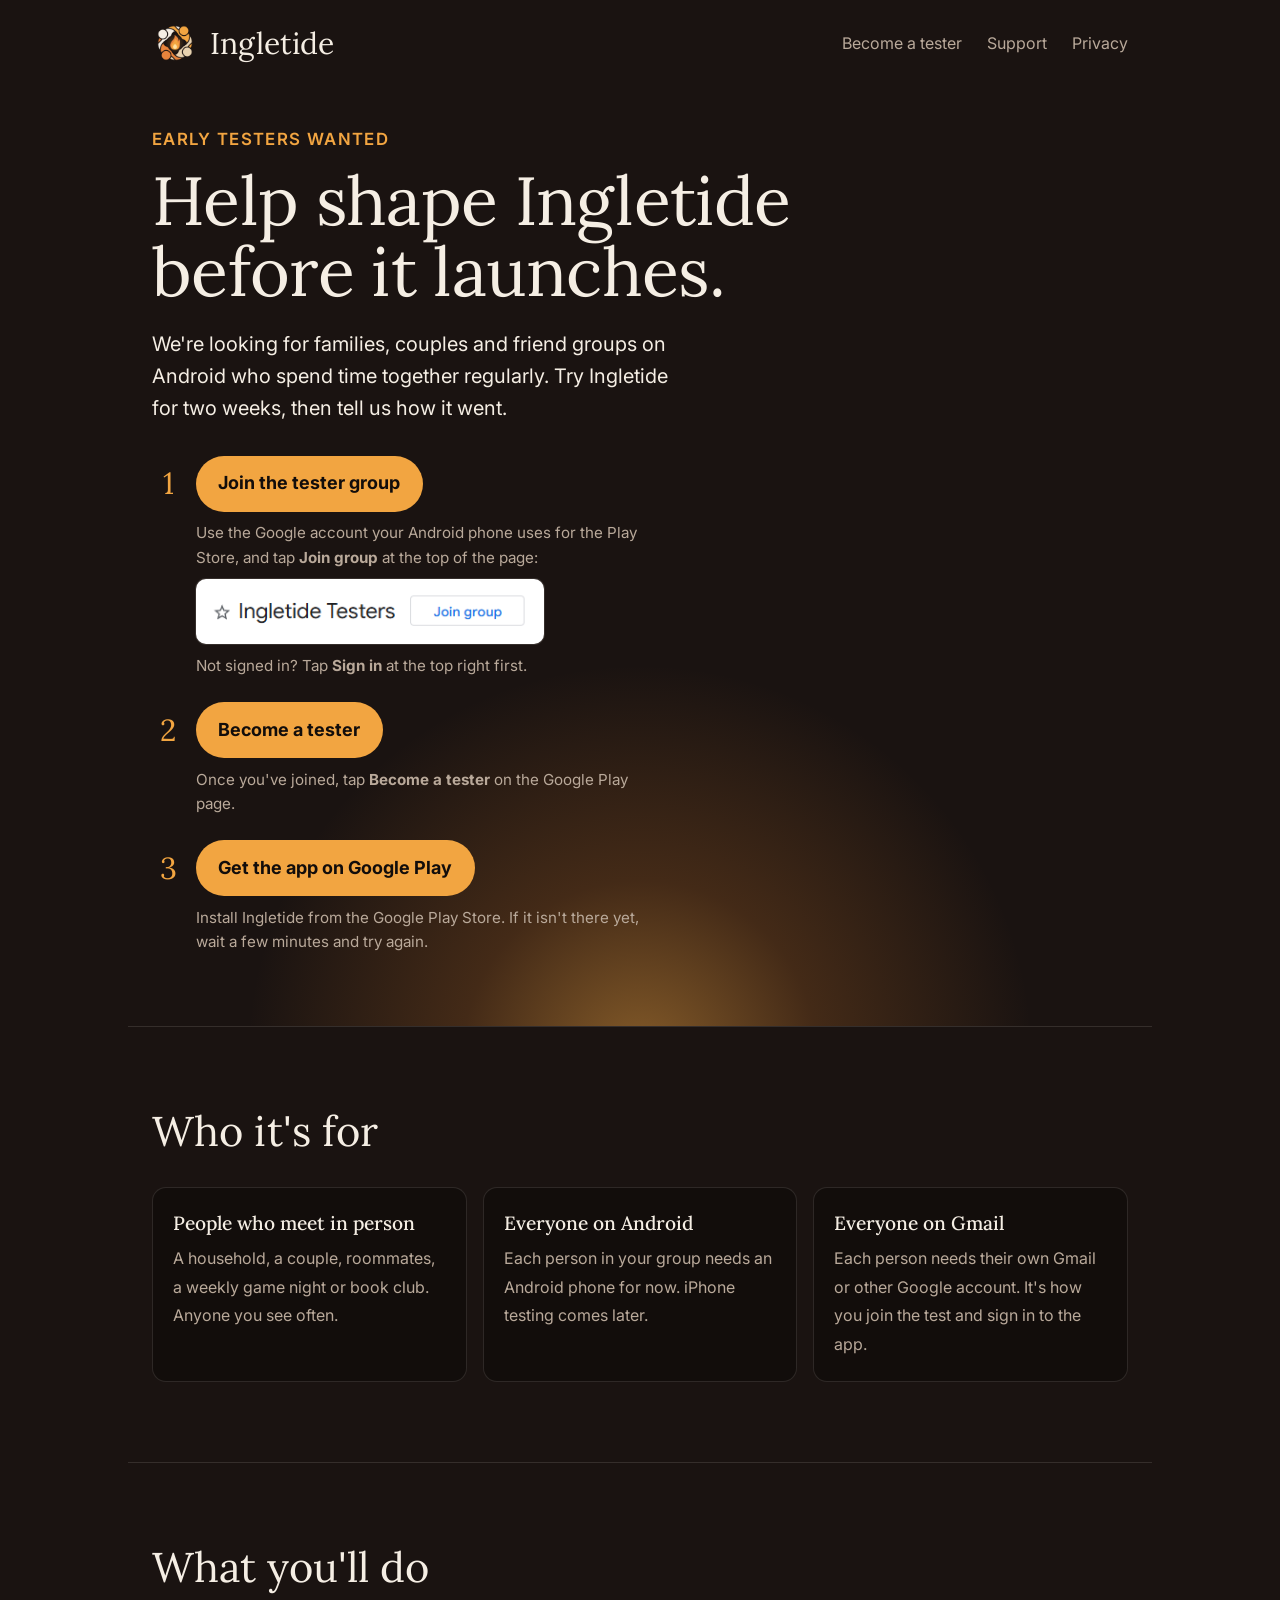
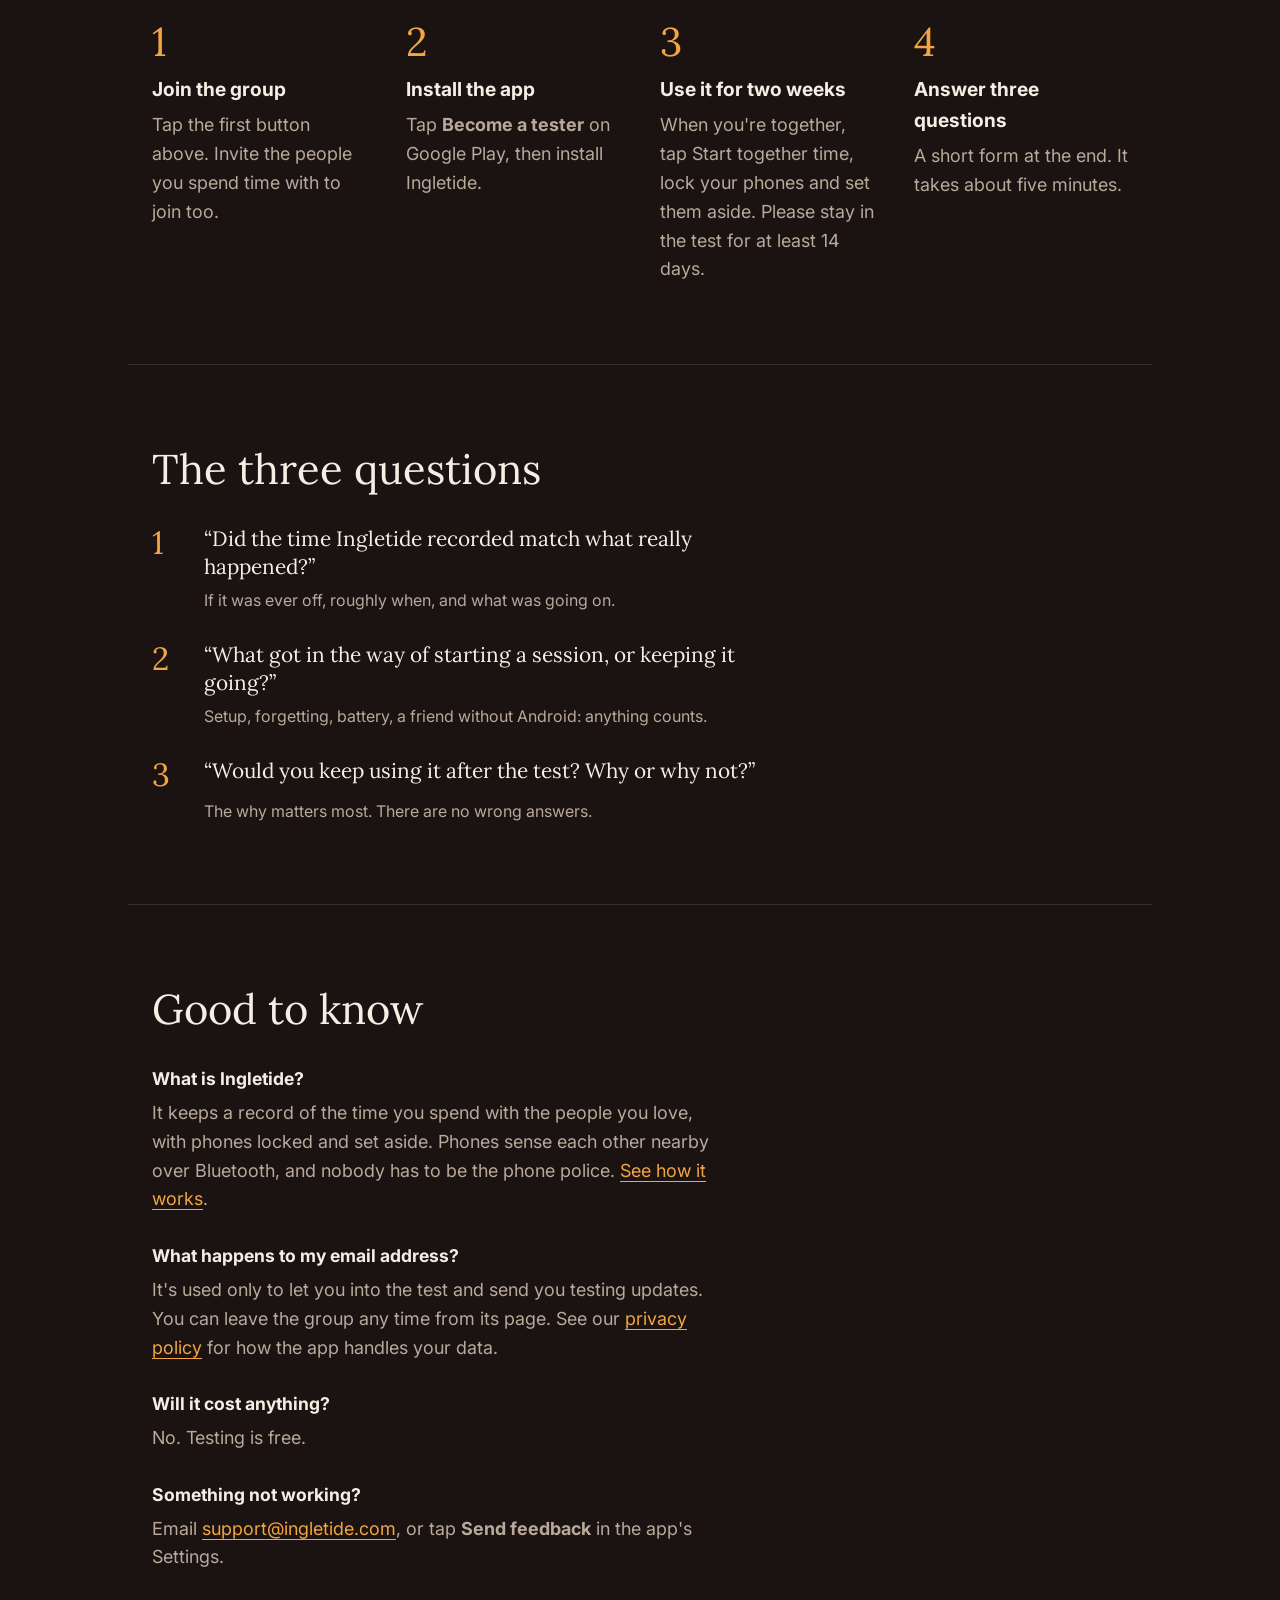
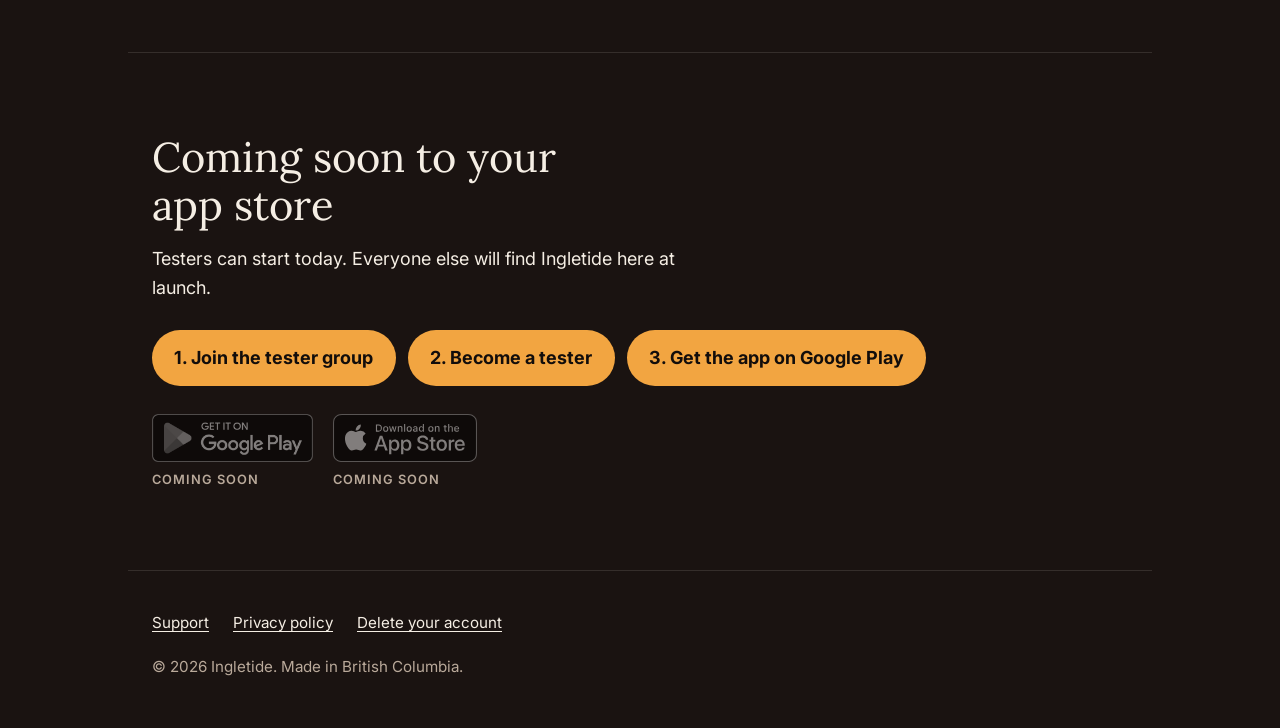
==== commit dab2afb3: "Same logo and name in every page header; drop the loose logo on the tester page Co-Authored-By: Clau" ====
--- a/beta/index.html
+++ b/beta/index.html
@@ -22,7 +22,7 @@
   <link rel="preconnect" href="https://fonts.googleapis.com">
   <link rel="preconnect" href="https://fonts.gstatic.com" crossorigin>
   <link href="https://fonts.googleapis.com/css2?family=Lora:ital,wght@0,400..700;1,400..700&family=Inter:wght@400;500;600;700&display=swap" rel="stylesheet">
-  <link rel="stylesheet" href="/styles.css?v=202611192000">
+  <link rel="stylesheet" href="/styles.css?v=202611192100">
   <!--
     Tester sign-up. The button joins the Google Group ingletide-testers; the
     Play closed test (Alpha track) lists that group, so members can opt in once
@@ -33,7 +33,6 @@
     .beta-hero { position: relative; padding-top: 2.5rem; padding-bottom: 4.5rem; overflow: hidden; }
     .beta-hero .glow { bottom: -30rem; opacity: 0.7; }
     .beta-hero-in { position: relative; max-width: 40rem; }
-    .beta-hero img.mark { width: 4.5rem; height: 4.5rem; border-radius: 22%; display: block; margin-bottom: 1.5rem; }
     .kicker { color: var(--ember); font-size: 1.05rem; font-weight: 600; letter-spacing: 0.08em; text-transform: uppercase; margin: 0 0 0.75rem; }
     .beta-hero h1 { font-family: var(--display); font-weight: 400; font-size: clamp(2.5rem, 6.5vw, 4.25rem); line-height: 1.05; letter-spacing: -0.01em; margin: 0 0 1.25rem; text-wrap: balance; }
     .beta-hero .lede { font-size: 1.25rem; max-width: 34rem; margin: 0 0 2rem; text-wrap: pretty; }
@@ -84,7 +83,7 @@
 </head>
 <body>
   <header class="site-header wrap">
-    <a class="wordmark" href="/">Ingletide</a>
+    <a class="wordmark" href="/"><img src="/img/icon-512.png" alt="">Ingletide</a>
     <nav aria-label="Main">
       <a href="/beta/" aria-current="page">Become a tester</a>
       <a class="hide-xs" href="/support.html">Support</a>
@@ -96,7 +95,6 @@
     <section class="beta-hero wrap">
       <div class="glow" aria-hidden="true"></div>
       <div class="beta-hero-in">
-        <img class="mark" src="/img/icon-512.png" alt="">
         <p class="kicker">Early testers wanted</p>
         <h1>Help shape Ingletide before it launches.</h1>
         <p class="lede">We're looking for families, couples and friend groups on Android who spend time together regularly. Try Ingletide for two weeks, then tell us how it went.</p>
--- a/styles.css
+++ b/styles.css
@@ -45,18 +45,28 @@
 .site-header {
   display: flex;
   justify-content: space-between;
-  align-items: baseline;
-  padding-top: 1.75rem;
-  padding-bottom: 1.75rem;
-}
+  align-items: center;
+  gap: 16px;
+  padding-top: 20px;
+  padding-bottom: 20px;
+}
+/* Logo and name: the same as the home page's .brand (home.css) */
 .wordmark {
-  font-family: var(--display);
-  font-size: 1.5rem;
+  display: flex;
+  align-items: center;
+  gap: 12px;
+  font-family: var(--display);
+  font-size: 30px;
+  line-height: 1.2;
   color: var(--ash);
   text-decoration: none;
-  letter-spacing: 0.01em;
-}
+}
+.wordmark img { width: 46px; height: 46px; border-radius: 12px; }
 .wordmark:hover { color: var(--ash); }
+@media (max-width: 420px) {
+  .wordmark { font-size: 26px; }
+  .wordmark img { width: 40px; height: 40px; }
+}
 .site-header nav a {
   color: var(--smoke);
   text-decoration: none;
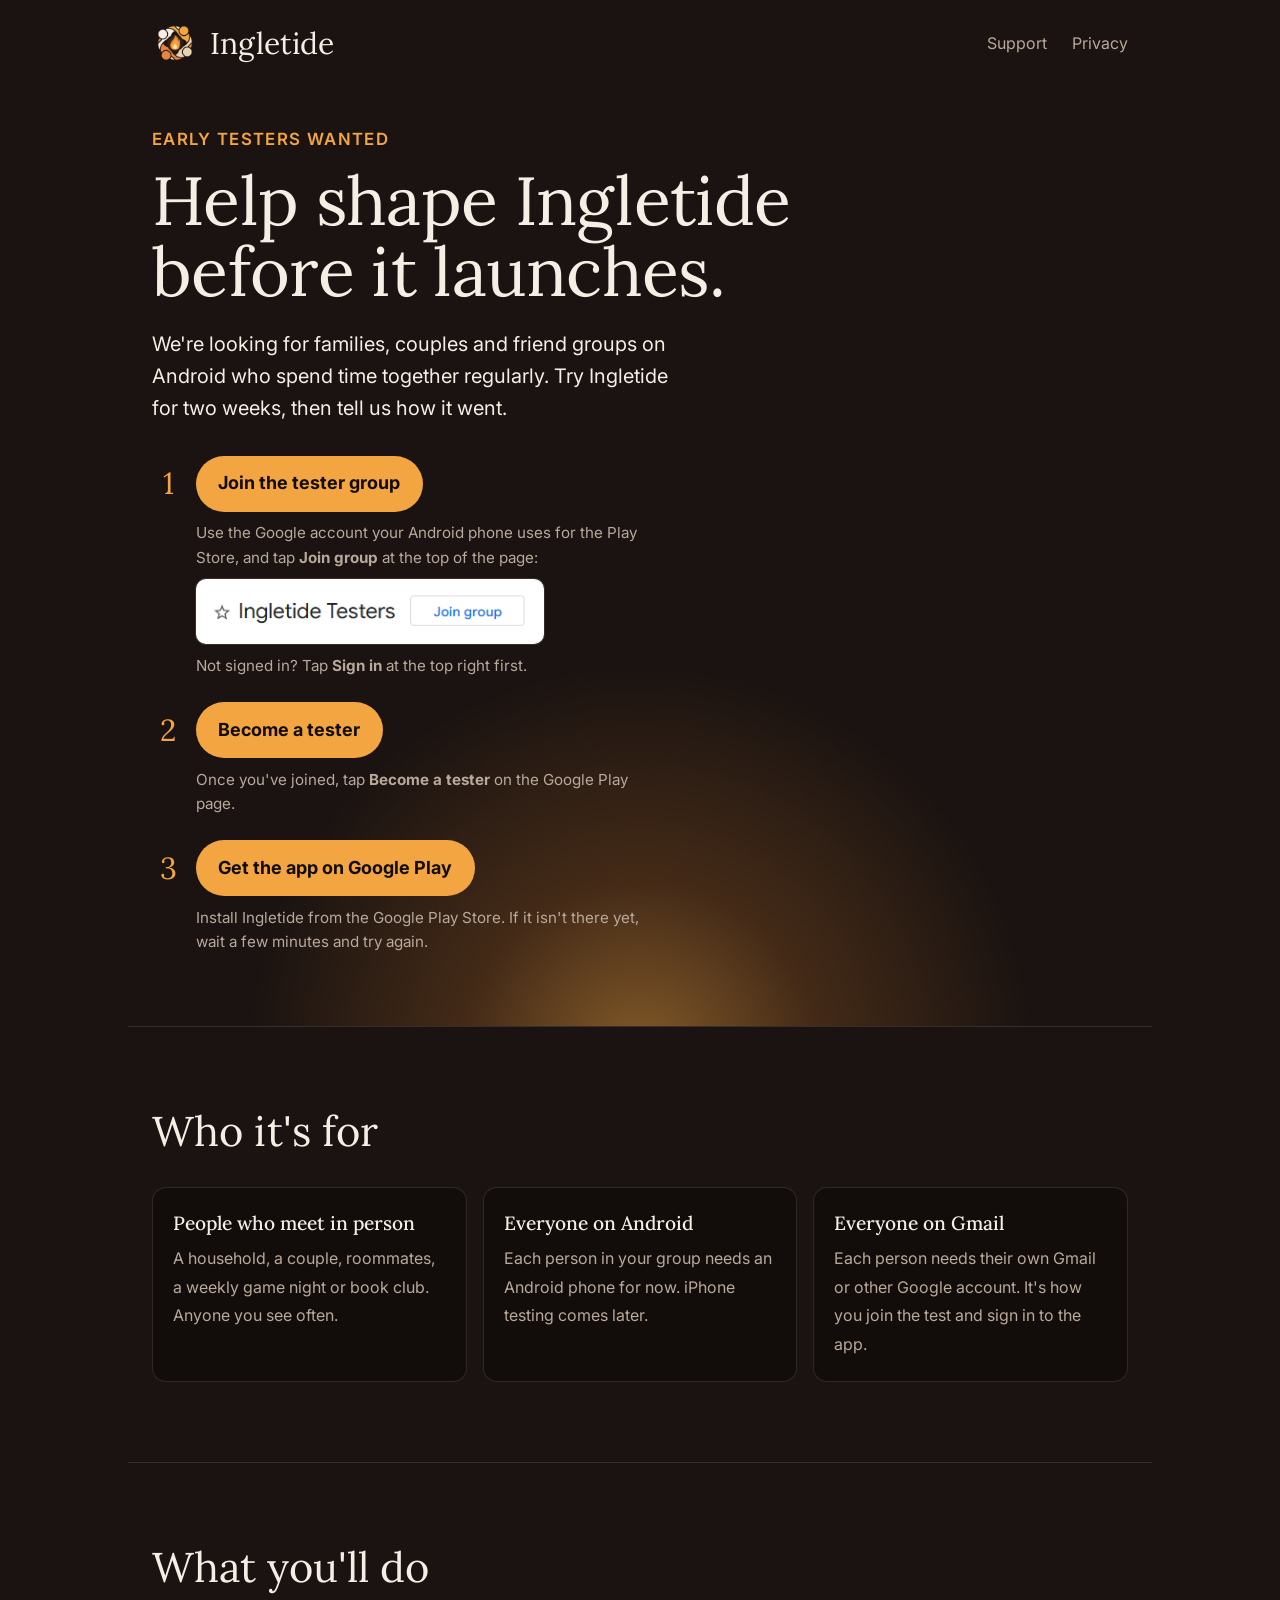
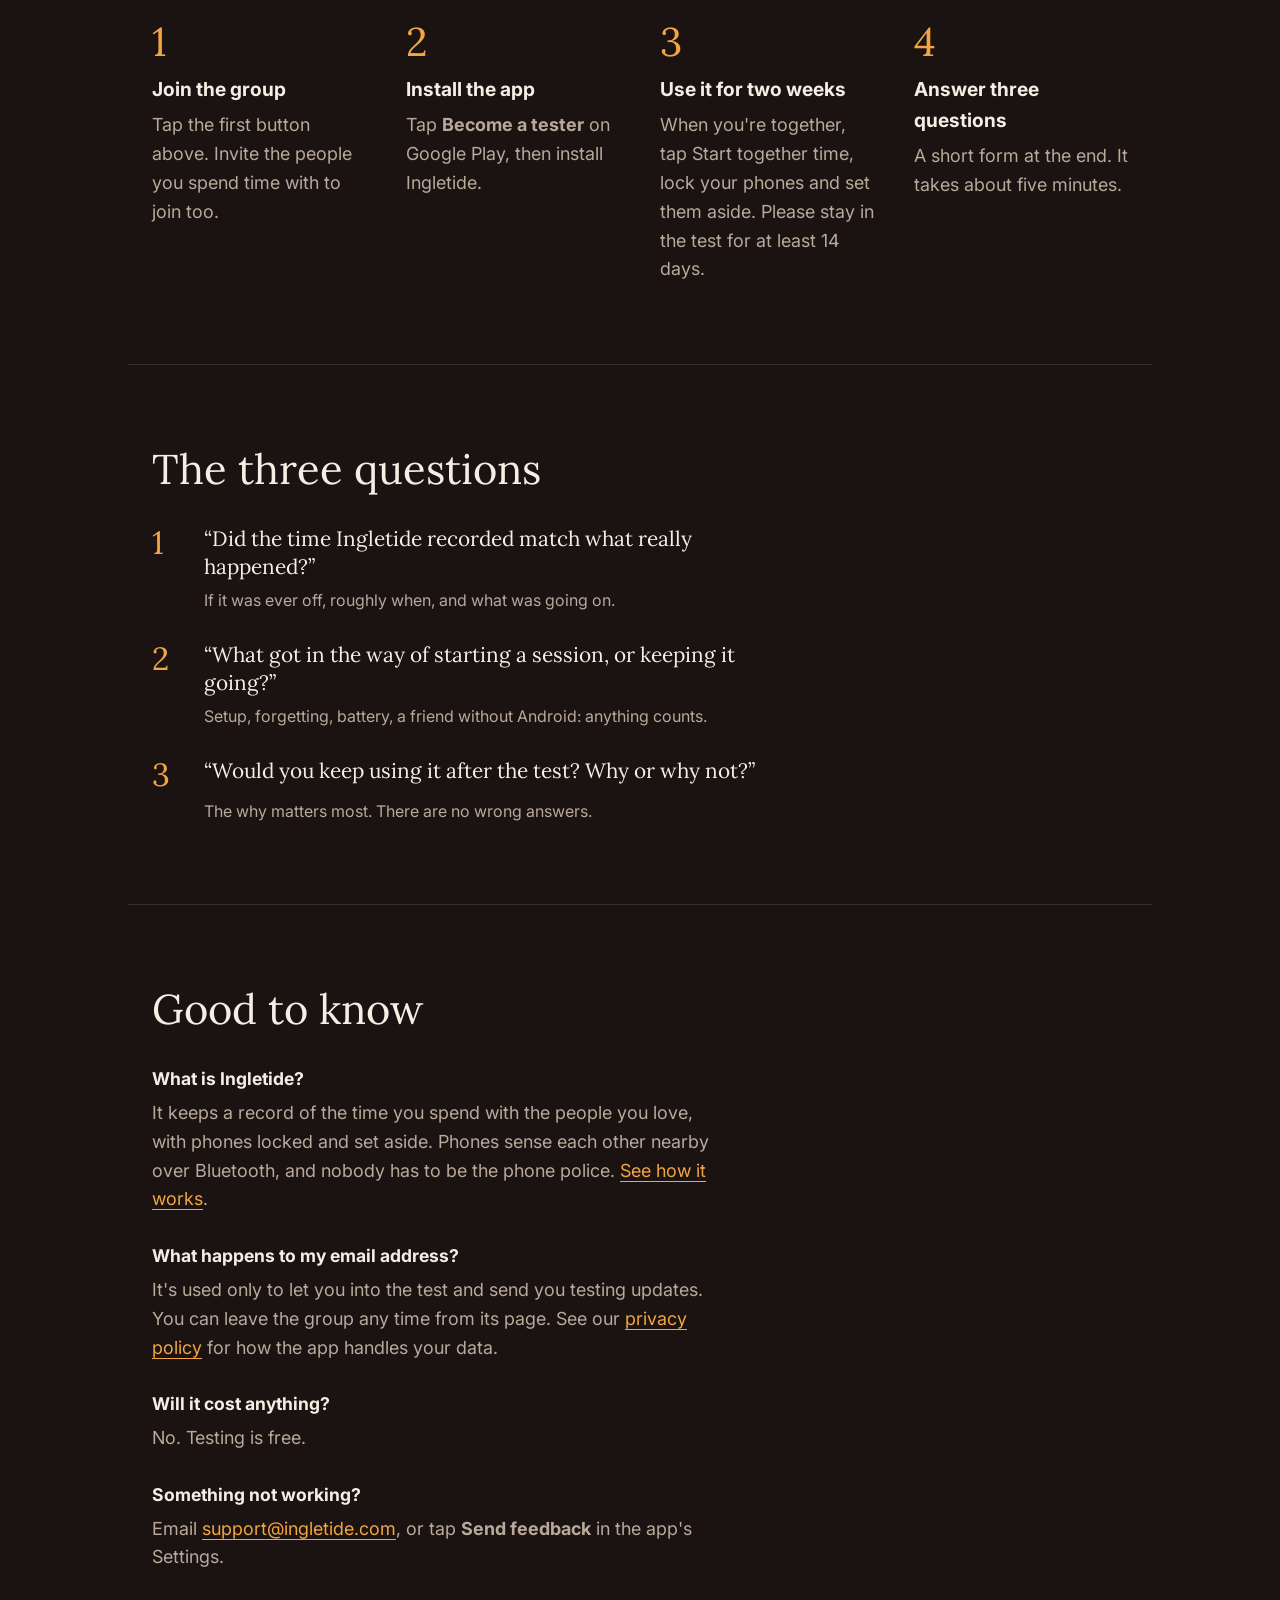
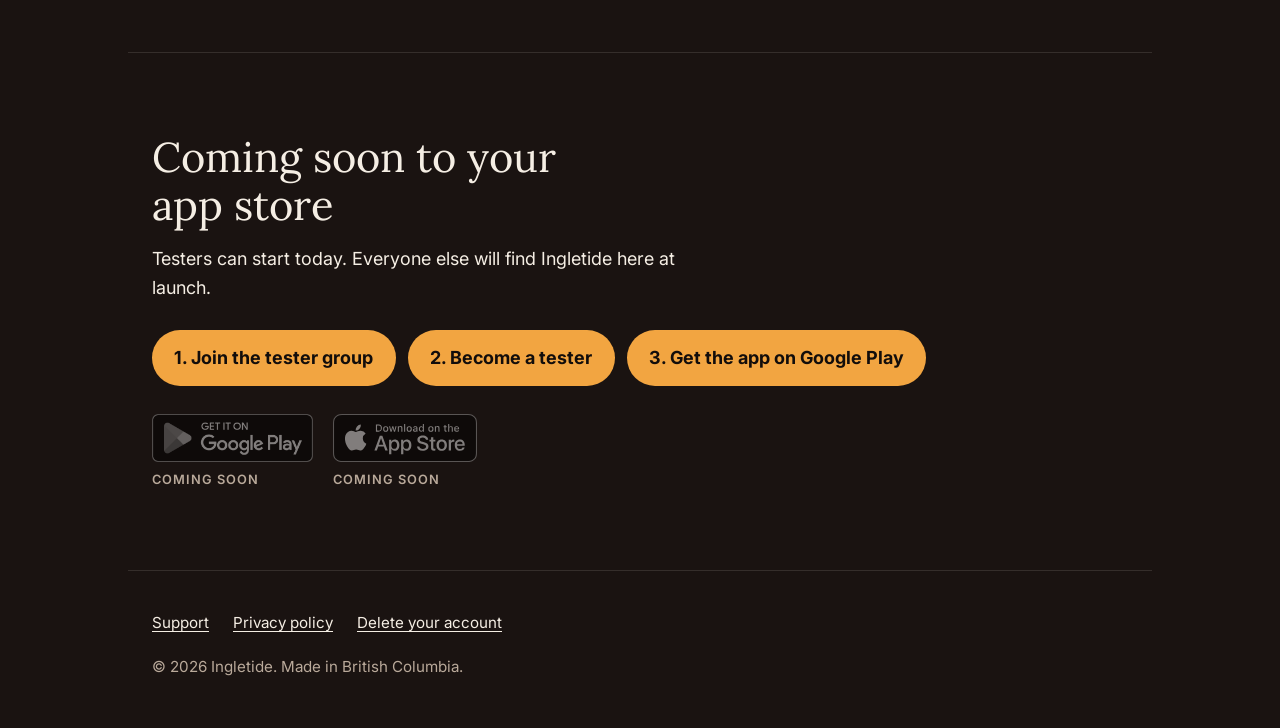
==== commit 72eb2cd1: "Headers: just Support and Privacy; Become a tester button under the store badges on home Co-Authored" ====
--- a/beta/index.html
+++ b/beta/index.html
@@ -22,7 +22,7 @@
   <link rel="preconnect" href="https://fonts.googleapis.com">
   <link rel="preconnect" href="https://fonts.gstatic.com" crossorigin>
   <link href="https://fonts.googleapis.com/css2?family=Lora:ital,wght@0,400..700;1,400..700&family=Inter:wght@400;500;600;700&display=swap" rel="stylesheet">
-  <link rel="stylesheet" href="/styles.css?v=202611192100">
+  <link rel="stylesheet" href="/styles.css?v=202611192200">
   <!--
     Tester sign-up. The button joins the Google Group ingletide-testers; the
     Play closed test (Alpha track) lists that group, so members can opt in once
@@ -85,9 +85,8 @@
   <header class="site-header wrap">
     <a class="wordmark" href="/"><img src="/img/icon-512.png" alt="">Ingletide</a>
     <nav aria-label="Main">
-      <a href="/beta/" aria-current="page">Become a tester</a>
-      <a class="hide-xs" href="/support.html">Support</a>
-      <a class="hide-xs" href="/privacy.html">Privacy</a>
+      <a href="/support.html">Support</a>
+      <a href="/privacy.html">Privacy</a>
     </nav>
   </header>
 
--- a/styles.css
+++ b/styles.css
@@ -283,7 +283,6 @@
 .callout p + p { margin-top: 0.6rem; }
 
 @media (max-width: 36rem) {
-  .site-header nav .hide-xs { display: none; }
   body { font-size: 1.0625rem; }
   .site-header nav a { margin-left: 0.9rem; }
   .hearth { min-height: 70vh; padding-bottom: 3.5rem; }
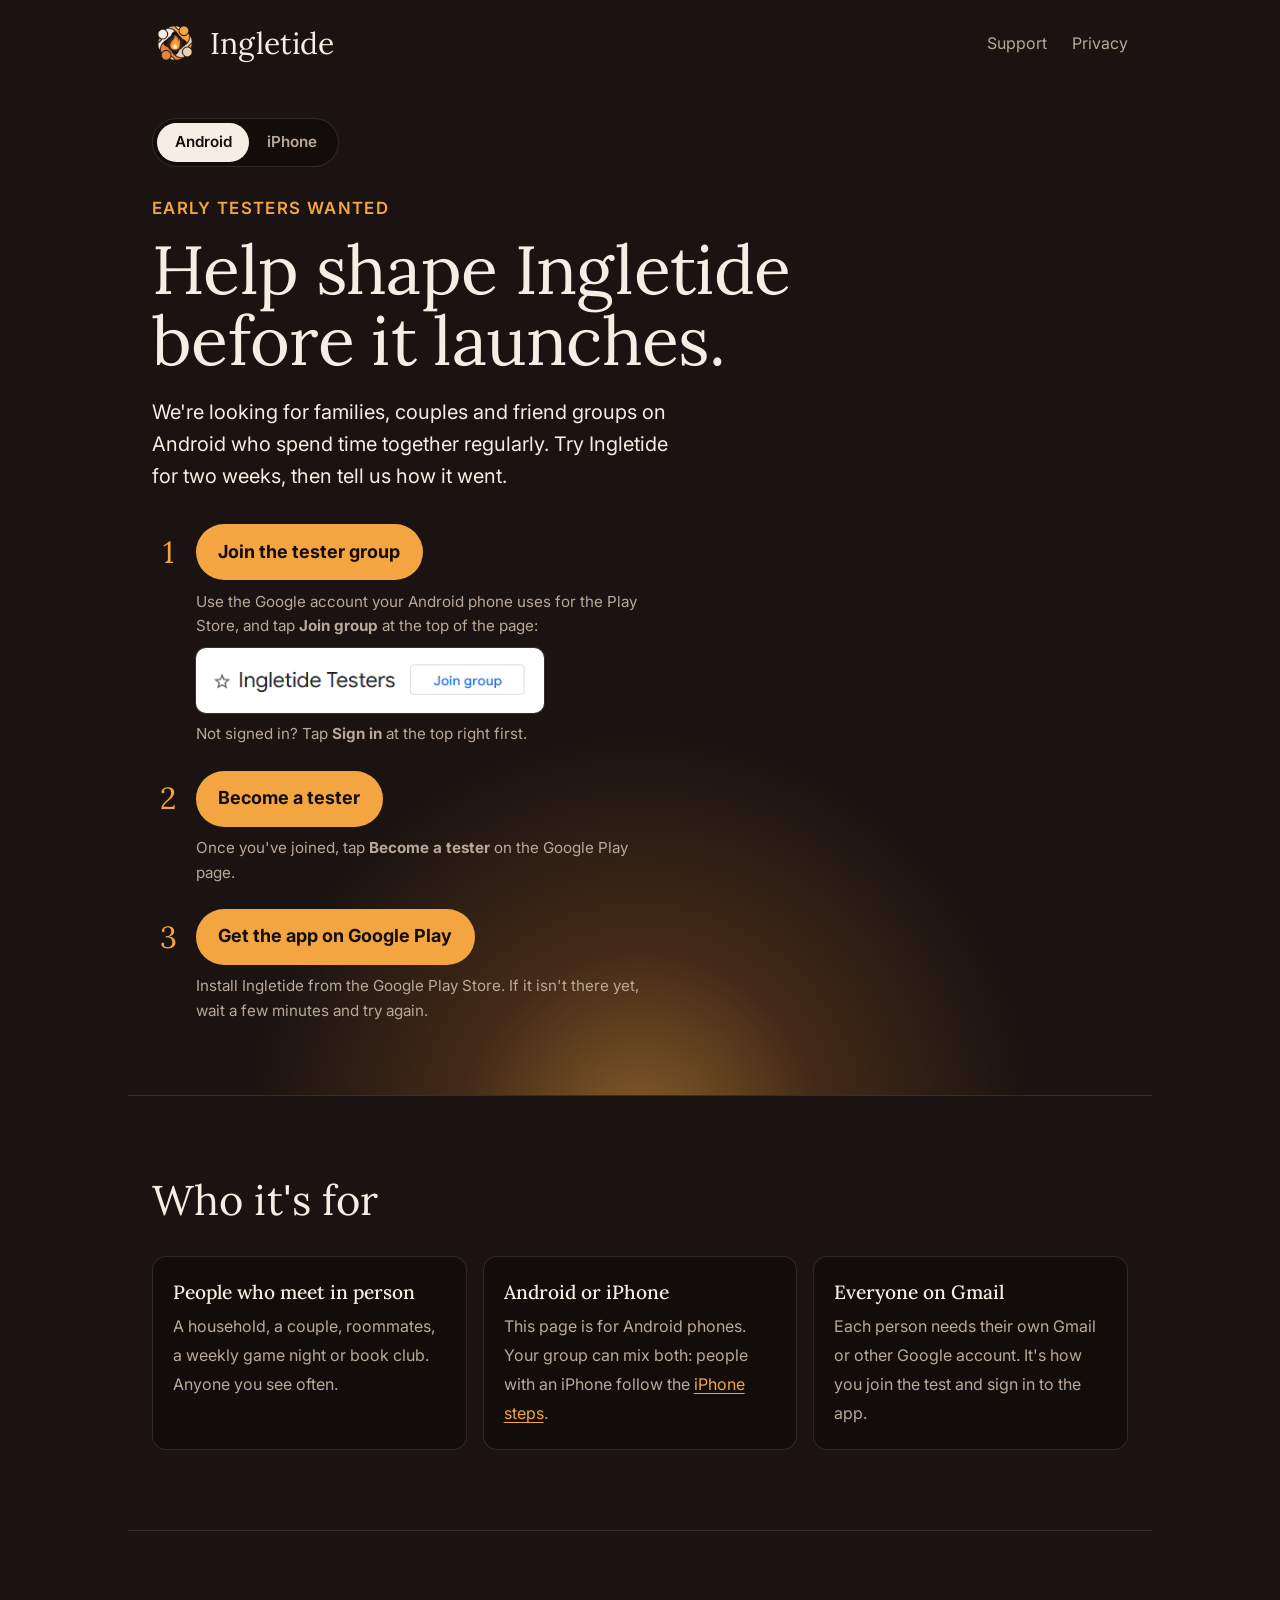
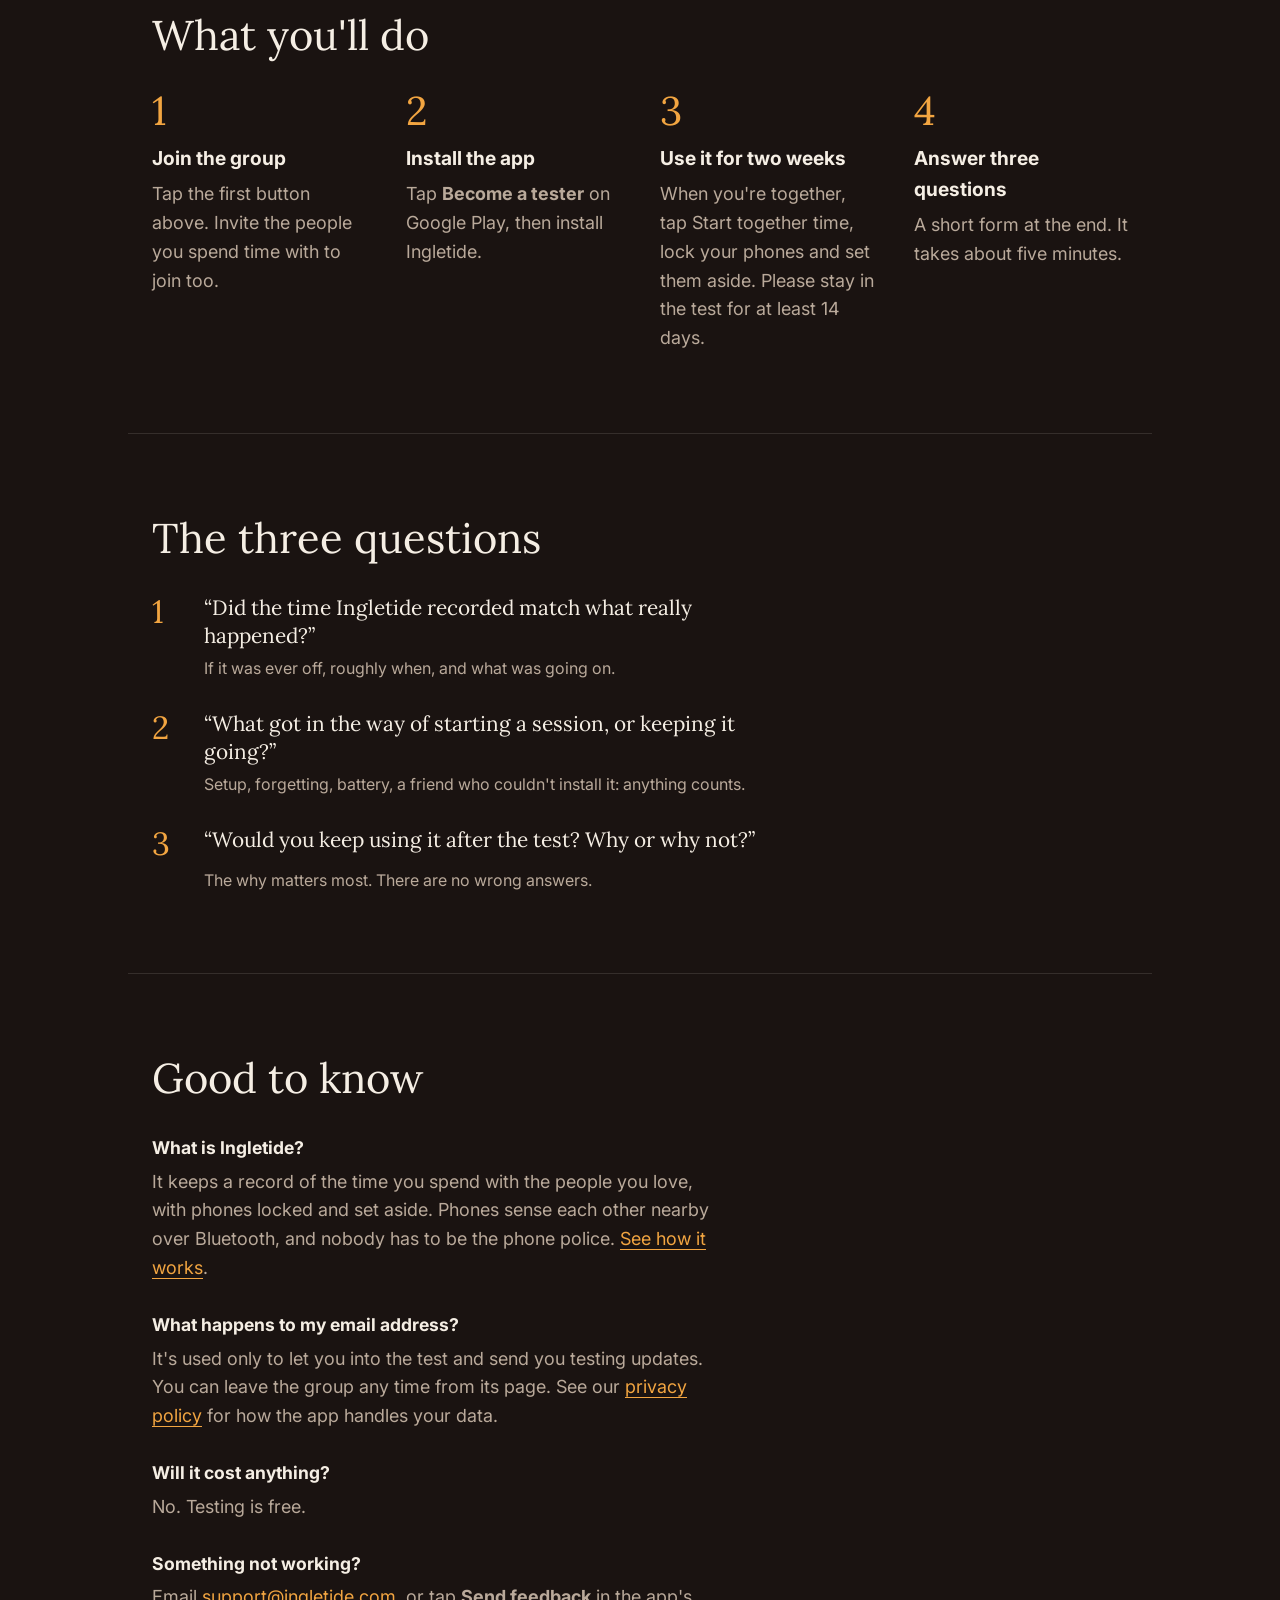
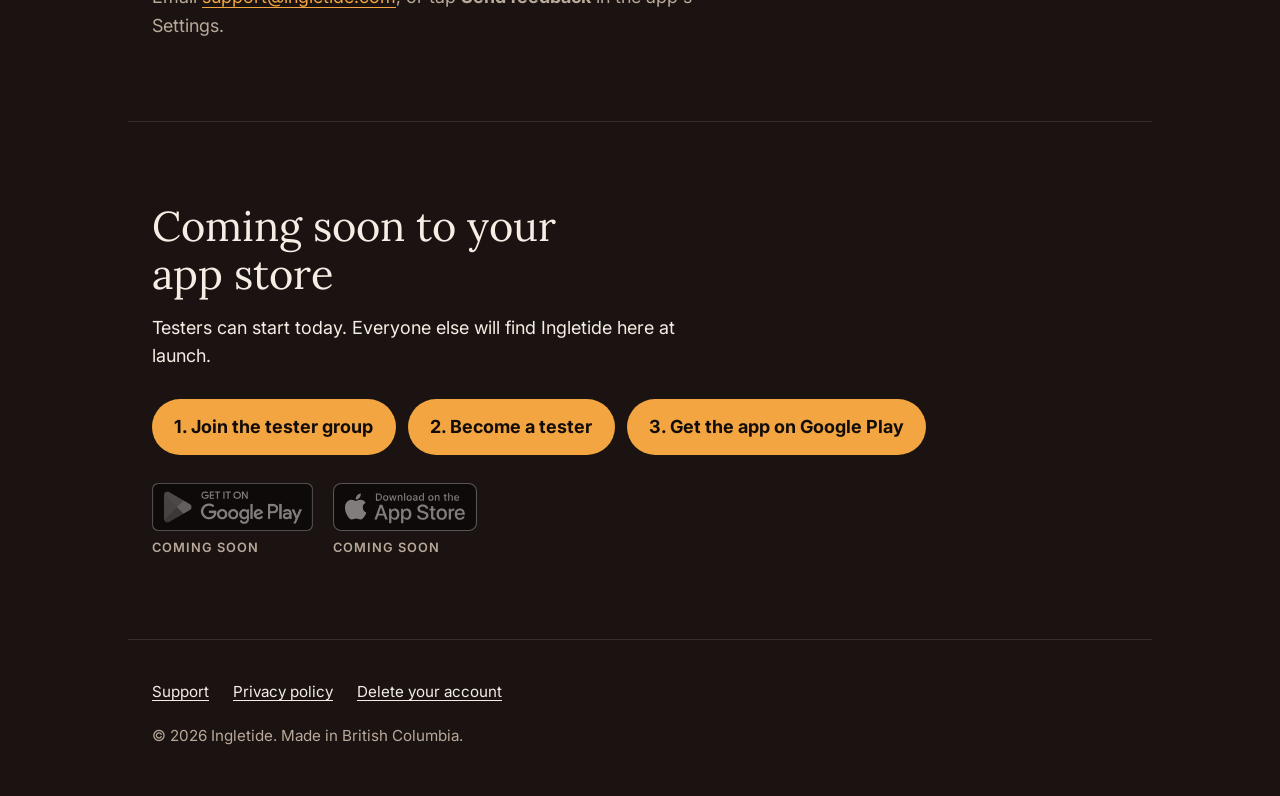
==== commit 4602dcfc: "iPhone tester page (TestFlight), Android | iPhone switch, Test on Android / iPhone buttons on home C" ====
--- a/beta/index.html
+++ b/beta/index.html
@@ -23,63 +23,12 @@
   <link rel="preconnect" href="https://fonts.gstatic.com" crossorigin>
   <link href="https://fonts.googleapis.com/css2?family=Lora:ital,wght@0,400..700;1,400..700&family=Inter:wght@400;500;600;700&display=swap" rel="stylesheet">
   <link rel="stylesheet" href="/styles.css?v=202611192200">
+  <link rel="stylesheet" href="/beta/beta.css?v=202611192300">
   <!--
-    Tester sign-up. The button joins the Google Group ingletide-testers; the
-    Play closed test (Alpha track) lists that group, so members can opt in once
-    Google approves the track. Styles for this page only are below, so the
-    shared styles.css (and its ?v= number) stay untouched.
+    Android tester sign-up. Step 1 joins the Google Group ingletide-testers;
+    the Play closed test (Alpha track) lists that group. The iPhone page is
+    /beta/iphone/ (TestFlight). Shared styles: /beta/beta.css.
   -->
-  <style>
-    .beta-hero { position: relative; padding-top: 2.5rem; padding-bottom: 4.5rem; overflow: hidden; }
-    .beta-hero .glow { bottom: -30rem; opacity: 0.7; }
-    .beta-hero-in { position: relative; max-width: 40rem; }
-    .kicker { color: var(--ember); font-size: 1.05rem; font-weight: 600; letter-spacing: 0.08em; text-transform: uppercase; margin: 0 0 0.75rem; }
-    .beta-hero h1 { font-family: var(--display); font-weight: 400; font-size: clamp(2.5rem, 6.5vw, 4.25rem); line-height: 1.05; letter-spacing: -0.01em; margin: 0 0 1.25rem; text-wrap: balance; }
-    .beta-hero .lede { font-size: 1.25rem; max-width: 34rem; margin: 0 0 2rem; text-wrap: pretty; }
-    .cta { list-style: none; counter-reset: c; padding: 0; margin: 0; display: grid; gap: 1.5rem; max-width: 32rem; }
-    .cta li { counter-increment: c; display: grid; grid-template-columns: 2rem 1fr; gap: 0.6rem 0.75rem; align-items: center; }
-    .cta li::before { content: counter(c); font-family: var(--display); font-size: 1.9rem; line-height: 1; color: var(--ember); text-align: center; }
-    .cta .button { justify-self: start; }
-    .cta p { grid-column: 2; margin: 0; font-size: 0.95rem; color: var(--smoke); }
-    .cta .shot { grid-column: 2; justify-self: start; max-width: 100%; height: auto; background: #fff; border-radius: 10px; padding: 0.35rem 0.5rem; box-shadow: 0 0 0 1px var(--line); }
-
-    .fit { list-style: none; padding: 0; margin: 0; display: grid; gap: 1rem; grid-template-columns: repeat(auto-fit, minmax(14rem, 1fr)); }
-    .fit li { background: var(--coal); border: 1px solid var(--line); border-radius: 14px; padding: 1.25rem 1.25rem 1.35rem; }
-    .fit b { display: block; font-family: var(--display); font-weight: 500; font-size: 1.2rem; margin-bottom: 0.3rem; }
-    .fit span { color: var(--smoke); font-size: 1rem; }
-
-    .steps { grid-template-columns: 1fr; }
-    @media (min-width: 40rem) { .steps { grid-template-columns: repeat(2, 1fr); } }
-    @media (min-width: 62rem) { .steps { grid-template-columns: repeat(4, 1fr); } }
-
-    .questions { list-style: none; counter-reset: q; padding: 0; margin: 0; display: grid; gap: 1.75rem; max-width: 40rem; }
-    .questions li { counter-increment: q; display: grid; grid-template-columns: 2.5rem 1fr; gap: 0 0.75rem; }
-    .questions li::before { content: counter(q); font-family: var(--display); font-size: 2rem; line-height: 1.1; color: var(--ember); }
-    .questions q { font-family: var(--display); font-size: 1.3rem; line-height: 1.35; quotes: "\201C" "\201D"; }
-    .questions p { grid-column: 2; margin: 0.4rem 0 0; color: var(--smoke); font-size: 1rem; }
-
-    .faq h3 { font-size: 1.1rem; margin: 1.75rem 0 0.35rem; }
-    .faq h3:first-child { margin-top: 0; }
-    .faq p { margin: 0; color: var(--smoke); }
-
-    .soon { display: flex; flex-wrap: wrap; gap: 1.25rem; margin-top: 1.75rem; }
-    .soon figure { margin: 0; display: flex; flex-direction: column; align-items: flex-start; gap: 0.45rem; }
-    .soon img { height: 48px; width: auto; display: block; opacity: 0.45; filter: grayscale(1); }
-    .soon figcaption { font-size: 0.8rem; font-weight: 600; letter-spacing: 0.08em; text-transform: uppercase; color: var(--smoke); }
-
-    .again { text-align: left; }
-    .again h2 { margin-bottom: 1rem; }
-    .again p { margin: 0 0 1.75rem; }
-    .pair { display: flex; flex-wrap: wrap; gap: 0.75rem; }
-
-    @media (max-width: 36rem) {
-      .beta-hero { padding-top: 1rem; }
-      .beta-hero .lede { font-size: 1.15rem; }
-      .questions li { grid-template-columns: 2rem 1fr; }
-      .questions q { font-size: 1.2rem; }
-      .soon img { height: 42px; }
-    }
-  </style>
 </head>
 <body>
   <header class="site-header wrap">
@@ -94,6 +43,7 @@
     <section class="beta-hero wrap">
       <div class="glow" aria-hidden="true"></div>
       <div class="beta-hero-in">
+        <nav class="platforms" aria-label="Choose your phone"><a href="/beta/" aria-current="page">Android</a><a href="/beta/iphone/">iPhone</a></nav>
         <p class="kicker">Early testers wanted</p>
         <h1>Help shape Ingletide before it launches.</h1>
         <p class="lede">We're looking for families, couples and friend groups on Android who spend time together regularly. Try Ingletide for two weeks, then tell us how it went.</p>
@@ -120,7 +70,7 @@
       <h2>Who it's for</h2>
       <ul class="fit">
         <li><b>People who meet in person</b><span>A household, a couple, roommates, a weekly game night or book club. Anyone you see often.</span></li>
-        <li><b>Everyone on Android</b><span>Each person in your group needs an Android phone for now. iPhone testing comes later.</span></li>
+        <li><b>Android or iPhone</b><span>This page is for Android phones. Your group can mix both: people with an iPhone follow the <a href="/beta/iphone/">iPhone steps</a>.</span></li>
         <li><b>Everyone on Gmail</b><span>Each person needs their own Gmail or other Google account. It's how you join the test and sign in to the app.</span></li>
       </ul>
     </section>
@@ -139,7 +89,7 @@
       <h2>The three questions</h2>
       <ol class="questions">
         <li><q>Did the time Ingletide recorded match what really happened?</q><p>If it was ever off, roughly when, and what was going on.</p></li>
-        <li><q>What got in the way of starting a session, or keeping it going?</q><p>Setup, forgetting, battery, a friend without Android: anything counts.</p></li>
+        <li><q>What got in the way of starting a session, or keeping it going?</q><p>Setup, forgetting, battery, a friend who couldn't install it: anything counts.</p></li>
         <li><q>Would you keep using it after the test? Why or why not?</q><p>The why matters most. There are no wrong answers.</p></li>
       </ol>
     </section>
--- a/beta/beta.css
+++ b/beta/beta.css
@@ -0,0 +1,61 @@
+/* Tester pages: /beta/ (Android) and /beta/iphone/. Loaded after styles.css. */
+.beta-hero { position: relative; padding-top: 2rem; padding-bottom: 4.5rem; overflow: hidden; }
+.beta-hero .glow { bottom: -30rem; opacity: 0.7; }
+.beta-hero-in { position: relative; max-width: 40rem; }
+.kicker { color: var(--ember); font-size: 1.05rem; font-weight: 600; letter-spacing: 0.08em; text-transform: uppercase; margin: 0 0 0.75rem; }
+.beta-hero h1 { font-family: var(--display); font-weight: 400; font-size: clamp(2.5rem, 6.5vw, 4.25rem); line-height: 1.05; letter-spacing: -0.01em; margin: 0 0 1.25rem; text-wrap: balance; }
+.beta-hero .lede { font-size: 1.25rem; max-width: 34rem; margin: 0 0 2rem; text-wrap: pretty; }
+
+/* Android | iPhone switch */
+.platforms { display: inline-flex; padding: 4px; margin: 0 0 1.75rem; border: 1px solid var(--line); border-radius: 999px; background: var(--coal); }
+.platforms a { padding: 0.45rem 1.1rem; border-radius: 999px; color: var(--smoke); text-decoration: none; font-weight: 600; font-size: 0.95rem; }
+.platforms a:hover { color: var(--ash); }
+.platforms a[aria-current="page"] { background: var(--ash); color: var(--coal); }
+
+.cta { list-style: none; counter-reset: c; padding: 0; margin: 0; display: grid; gap: 1.5rem; max-width: 32rem; }
+.cta li { counter-increment: c; display: grid; grid-template-columns: 2rem 1fr; gap: 0.6rem 0.75rem; align-items: center; }
+.cta li::before { content: counter(c); font-family: var(--display); font-size: 1.9rem; line-height: 1; color: var(--ember); text-align: center; }
+.cta .button { justify-self: start; }
+.cta p { grid-column: 2; margin: 0; font-size: 0.95rem; color: var(--smoke); }
+.cta .shot { grid-column: 2; justify-self: start; max-width: 100%; height: auto; background: #fff; border-radius: 10px; padding: 0.35rem 0.5rem; box-shadow: 0 0 0 1px var(--line); }
+/* A step with no button, just words */
+.cta p.step-text { font-size: 1.05rem; color: var(--ash); }
+/* A step whose link isn't live yet */
+.button.is-off { background: var(--coal); color: var(--smoke); box-shadow: inset 0 0 0 1px var(--line); pointer-events: none; }
+
+.fit { list-style: none; padding: 0; margin: 0; display: grid; gap: 1rem; grid-template-columns: repeat(auto-fit, minmax(14rem, 1fr)); }
+.fit li { background: var(--coal); border: 1px solid var(--line); border-radius: 14px; padding: 1.25rem 1.25rem 1.35rem; }
+.fit b { display: block; font-family: var(--display); font-weight: 500; font-size: 1.2rem; margin-bottom: 0.3rem; }
+.fit span { color: var(--smoke); font-size: 1rem; }
+
+.steps { grid-template-columns: 1fr; }
+@media (min-width: 40rem) { .steps { grid-template-columns: repeat(2, 1fr); } }
+@media (min-width: 62rem) { .steps { grid-template-columns: repeat(4, 1fr); } }
+
+.questions { list-style: none; counter-reset: q; padding: 0; margin: 0; display: grid; gap: 1.75rem; max-width: 40rem; }
+.questions li { counter-increment: q; display: grid; grid-template-columns: 2.5rem 1fr; gap: 0 0.75rem; }
+.questions li::before { content: counter(q); font-family: var(--display); font-size: 2rem; line-height: 1.1; color: var(--ember); }
+.questions q { font-family: var(--display); font-size: 1.3rem; line-height: 1.35; quotes: "\201C" "\201D"; }
+.questions p { grid-column: 2; margin: 0.4rem 0 0; color: var(--smoke); font-size: 1rem; }
+
+.faq h3 { font-size: 1.1rem; margin: 1.75rem 0 0.35rem; }
+.faq h3:first-child { margin-top: 0; }
+.faq p { margin: 0; color: var(--smoke); }
+
+.soon { display: flex; flex-wrap: wrap; gap: 1.25rem; margin-top: 1.75rem; }
+.soon figure { margin: 0; display: flex; flex-direction: column; align-items: flex-start; gap: 0.45rem; }
+.soon img { height: 48px; width: auto; display: block; opacity: 0.45; filter: grayscale(1); }
+.soon figcaption { font-size: 0.8rem; font-weight: 600; letter-spacing: 0.08em; text-transform: uppercase; color: var(--smoke); }
+
+.again { text-align: left; }
+.again h2 { margin-bottom: 1rem; }
+.again p { margin: 0 0 1.75rem; }
+.pair { display: flex; flex-wrap: wrap; gap: 0.75rem; }
+
+@media (max-width: 36rem) {
+  .beta-hero { padding-top: 0.5rem; }
+  .beta-hero .lede { font-size: 1.15rem; }
+  .questions li { grid-template-columns: 2rem 1fr; }
+  .questions q { font-size: 1.2rem; }
+  .soon img { height: 42px; }
+}
